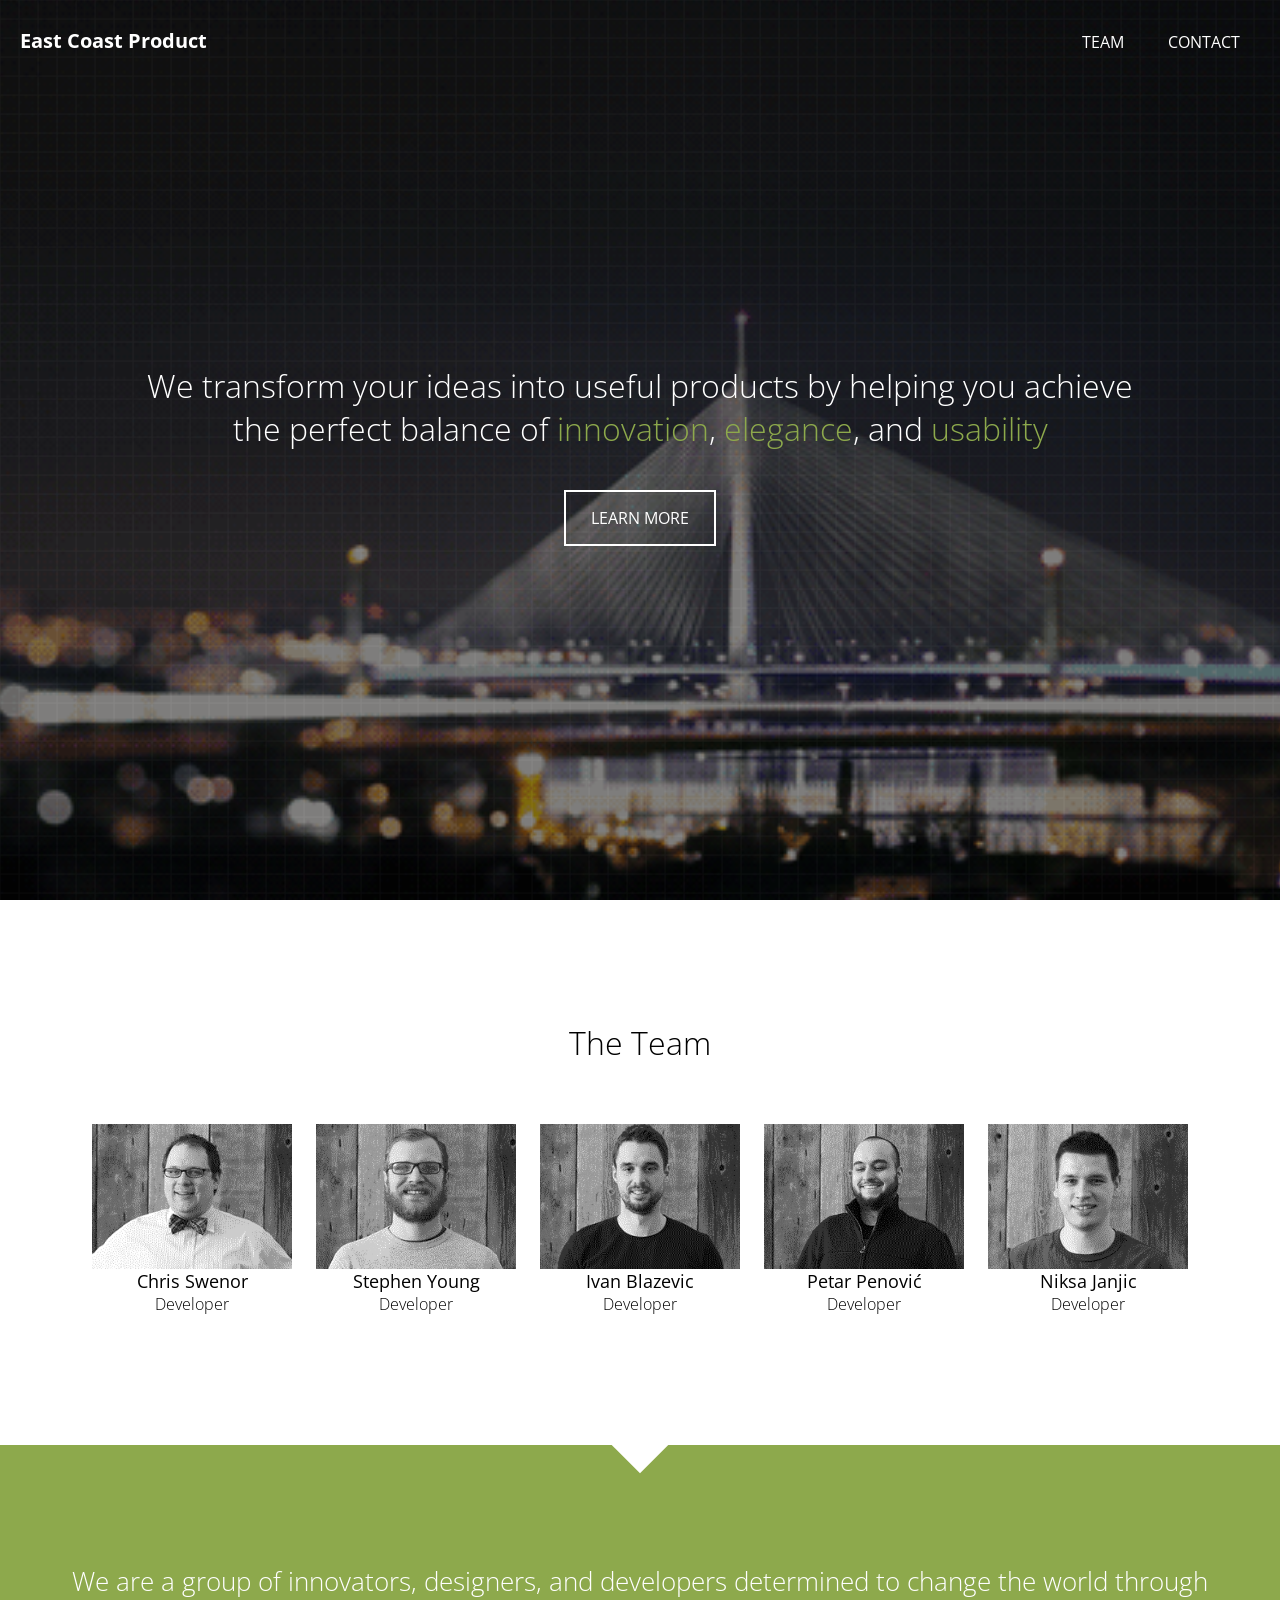
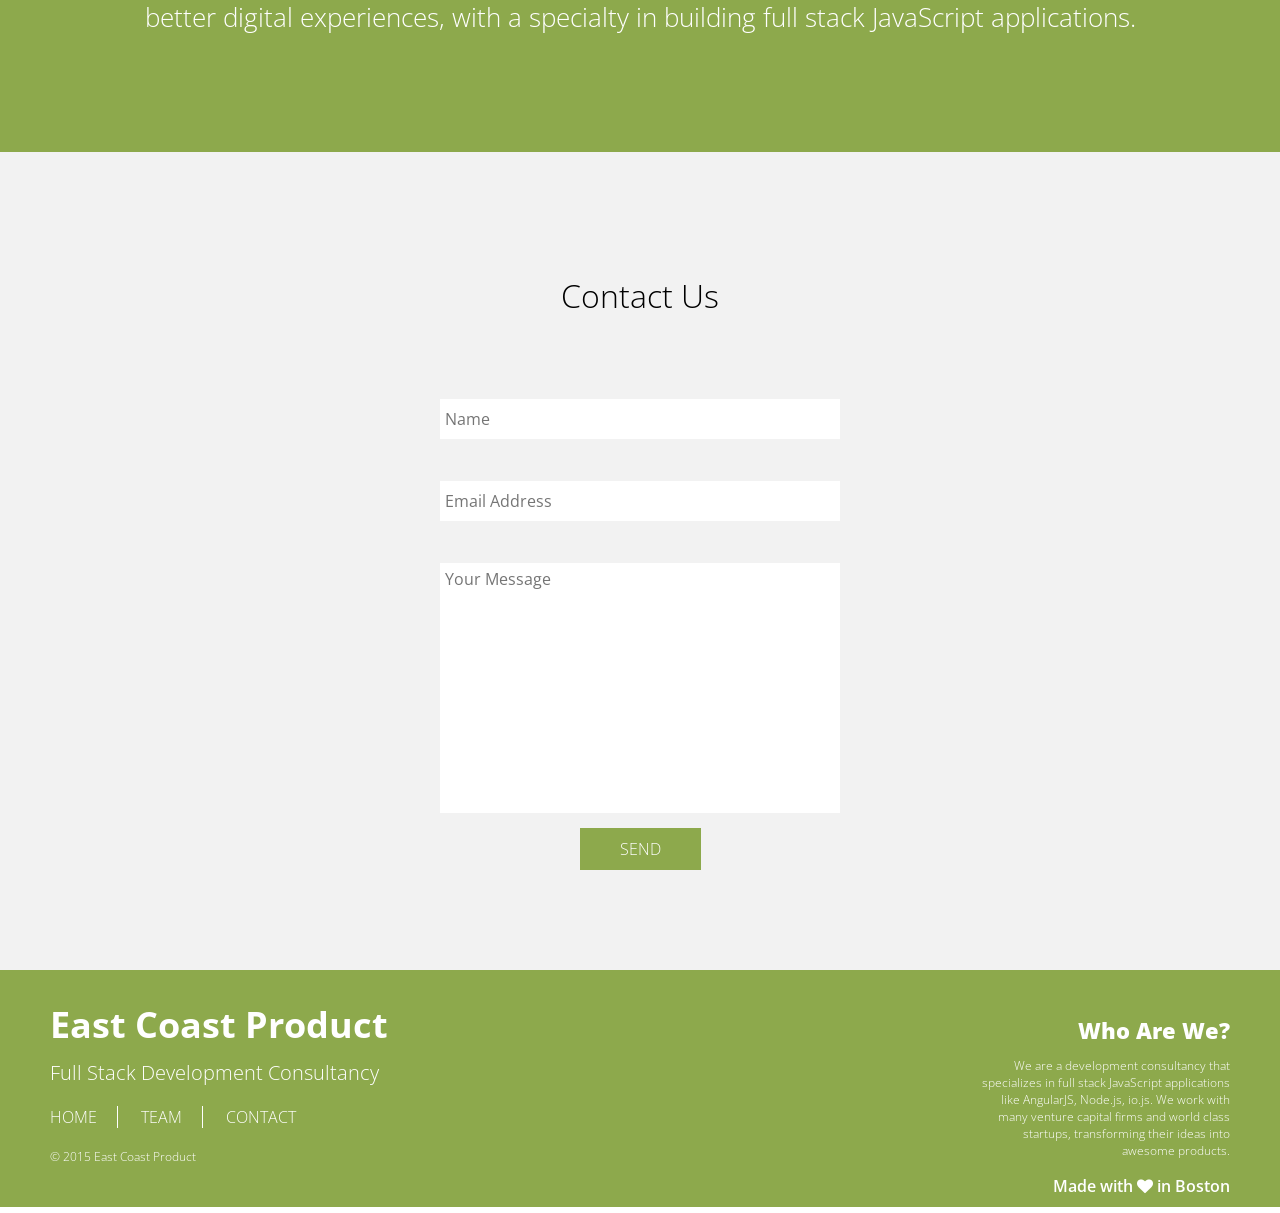
==== src/index.html @ da2d3563 "init" ====
<!DOCTYPE html>
<html lang="en">

<head>
<meta charset="utf-8">
<!--[if IE]><meta http-equiv='X-UA-Compatible' content='IE=edge,chrome=1'><![endif]-->
<meta name="viewport" content="width=device-width, initial-scale=1">
<meta name="description" content="">
<meta name="author" content="">
<link rel="shortcut icon" href="favicon.ico">

<title>East Coast Product</title>

<!-- Custom CSS -->
<link href="styles/main.css" rel="stylesheet">
<link href="styles/vendor/normalize.css" rel="stylesheet">
<link href="styles/vendor/animate.css" rel="stylesheet">
<link href='http://fonts.googleapis.com/css?family=Lato:300,400,700' rel='stylesheet' type='text/css'>
<link href='http://fonts.googleapis.com/css?family=Open+Sans+Condensed:300' rel='stylesheet' type='text/css'>
<link href="http://maxcdn.bootstrapcdn.com/font-awesome/4.2.0/css/font-awesome.min.css" rel="stylesheet">
</head>

<body id="home">
<div id="preload-wrapper">
  <i class="fa fa-spin fa-spinner"></i>
</div>
<nav class="animated fadeInDownBig clear-nav">
  <h1><a href="#home">East Coast Product</a></h1>
  <ul>
    <li><a href="#team">team</a></li>
    <li><a href="#contact">contact</a></li>
  </ul>
</nav>
<div class="cinemagraph"></div>
<header class="parallax">
  <div class="gradient-overlay"></div>
  <div class="header-content">
    <h1 class="wow lightSpeedIn">We transform your ideas into useful products by helping you achieve</br>
      the perfect balance of <span>innovation</span>, <span>elegance</span>, and <span>usability</span></h1>
    <a href="#team"><button class="animated flipInY">learn more</button></a>
  </div>
</header>
<section class="team-section" id="team">
  <h1 class="wow pulse">The Team</h1>
  <ul class="team-list">
    <li>
      <div class="team-member team01 wow flipInY">
        <div class="social-wrapper">
          <a href="https://www.linkedin.com/in/chrisswenor/en" target="_blank">
            <i class="fa fa-linkedin"></i>
          </a>
          <a href="http://www.twitter.com/chrisswenor" target="_blank">
            <i class="fa fa-twitter"></i>
          </a>
          <a href="https://github.com/cswenor" target="_blank">
            <i class="fa fa-github"></i>
          </a>
        </div>
      </div>
      <h2>Chris Swenor</h2>
      <p>Developer</p>
    </li>
    <li>
      <div class="team-member team02 wow flipInY">
        <div class="social-wrapper">
          <a href="https://www.linkedin.com/pub/stephen-young/39/b69/aa3" target="_blank">
            <i class="fa fa-linkedin"></i>
          </a>
          <a href="http://www.twitter.com/theWickedWebDev" target="_blank">
            <i class="fa fa-twitter"></i>
          </a>
          <a href="https://github.com/theWickedWebDev" target="_blank">
            <i class="fa fa-github"></i>
          </a>
        </div>
      </div>
      <h2>Stephen Young</h2>
      <p>Developer</p>
    </li>
    <li>
      <div class="team-member team03 wow flipInY">
        <div class="social-wrapper">
          <a href="https://www.linkedin.com/profile/view?id=217867314" target="_blank">
            <i class="fa fa-linkedin"></i>
          </a>
          <a href="https://twitter.com/iBlaze17" target="_blank">
            <i class="fa fa-twitter"></i>
          </a>
          <a href="https://github.com/iblazevic" target="_blank">
            <i class="fa fa-github"></i>
          </a>
        </div>
      </div>
      <h2>Ivan Blazevic</h2>
      <p>Developer</p>
    </li>
    <li>
      <div class="team-member team04 wow flipInY">
        <div class="social-wrapper">
          <a href="https://www.linkedin.com/in/penovicp" target="_blank">
            <i class="fa fa-linkedin"></i>
          </a>
          <a href="https://github.com/penovicp" target="_blank">
            <i class="fa fa-github"></i>
          </a>
        </div>
      </div>
      <h2>Petar Penović</h2>
      <p>Developer</p>
    </li>
    <li>
      <div class="team-member team05 wow flipInY">
        <div class="social-wrapper">
          <a href="https://www.linkedin.com/profile/view?id=370117213" target="_blank">
            <i class="fa fa-linkedin"></i>
          </a>
          <a href="https://twitter.com/NiksaJanjic" target="_blank">
            <i class="fa fa-twitter"></i>
          </a>
          <a href="https://github.com/niksajanjic" target="_blank">
            <i class="fa fa-github"></i>
          </a>
        </div>
      </div>
      <h2>Niksa Janjic</h2>
      <p>Developer</p>
    </li>
  </ul>
</section>
<section class="simple-copy-section">
  <h1 class="wow lightSpeedIn">We are a group of innovators, designers, and developers determined to change the world through better digital experiences, with a specialty in building full stack JavaScript applications.</h1>
</section>
<section class="contact-section" id="contact">

  <h1 class="wow pulse">Contact Us</h1>
  <script type="text/javascript">var submitted=false;</script>
<iframe name="hidden_iframe" id="hidden_iframe"
style="display:none;" onload="if(submitted)
{window.location='http://eastcoastproduct.com/';}"></iframe>
<form action="https://docs.google.com/forms/d/13U3ykZfGrvHUQ6MtUWzWlNCtlO_QFDu8TcrDd07N_p0/formResponse?embedded=true" method="post"
target="hidden_iframe" onsubmit="submitted=true;" name="contactForm">
    <label class="hide-label">Name</label>
    <input class="input" type="text" name="entry.1175564774"
           value="" class="ss-q-short" id="entry.1175564774"
           dir="auto" aria-label="Name Name " aria-required="true"
           required="" title="" placeholder="Name">
    <label class="hide-label">Email</label>
    <input class="input" type="email" name="entry.2115885725"
          value="" class="ss-q-short" id="entry.2115885725" dir="auto"
          aria-label="Email Address Email Address Must be a valid email address" aria-required="true" required="" title="Must be a valid email address" placeholder="Email Address">
    <label class="hide-label">Your Message</label>
    <textarea class="input" name="entry.1131754212"
              rows="8" cols="0" class="ss-q-long" id="entry.1131754212"
              dir="auto" aria-label="Your Message Your Message " aria-required="true" required="" placeholder="Your Message"></textarea>
    <input type="hidden" name="draftResponse"
           value="[,,&quot;1811163393097562536&quot;]">
    <input type="hidden" name="pageHistory" value="0">
    <input type="hidden" name="fbzx" value="1811163393097562536">
    <button class="wow flipInY" type="submit" name="submit" value="Submit" id="ss-submit" class="jfk-button jfk-button-action ">SEND</button>
    <script type="text/javascript">
    var submitted=false;
    </script>

  </form>
</section>
<footer>
  <div>
    <h2>Who Are We?</h2>
    <p>We are a development consultancy that specializes in full stack JavaScript applications like AngularJS, Node.js, io.js. We work with many venture capital firms and world class startups, transforming their ideas into awesome products.</p>
    <p>Made with <i class="fa fa-heart"></i> in Boston</p>
  </div>
  <h1>East Coast Product</h1>
  <h2>Full Stack Development Consultancy</h2>
  <ul>
    <li><a href="#home">home</a></li>
    <li><a href="#team">team</a></li>
    <li><a href="#contact">contact</a></li>
  </ul>
  <p>&copy; 2015 East Coast Product</p>
</footer>

<!-- build:js -->
<script src="js/jquery.min.js"></script>
<script src="js/wow.min.js"></script>
<script src="js/init.js"></script>
<script src="js/scripts.js"></script>
<!-- endbuild -->

</body>

</html>
---- src/styles/main.css ----
body,
html {
  margin: 0;
  padding: 0;
  min-width: 100%;
  min-height: 100%; }

body {
  height: 100%; }

* {
  box-sizing: border-box;
  font-family: "Open Sans Condensed", sans-serif; }

#preload-wrapper {
  background-color: #fff;
  position: absolute;
  top: 0;
  left: 0;
  right: 0;
  bottom: 0;
  z-index: 9999; }
  #preload-wrapper .fa-spinner {
    position: absolute;
    top: 50%;
    left: 50%;
    font-size: 40px;
    margin-left: -40px;
    margin-top: -40px; }

nav {
  transition: background-color .4s ease;
  transition: height .4s ease;
  padding: 13px 0;
  position: fixed;
  z-index: 9000;
  background-color: rgba(255, 255, 255, 0.84);
  width: 100%;
  height: 60px;
  top: 0; }
  nav h1 {
    display: inline-block;
    float: left;
    font-size: 20px;
    margin: 4px 0 0 20px; }
    nav h1 a {
      font-family: "Open Sans Condensed", sans-serif; }
  nav ul {
    float: right;
    list-style: none;
    margin: 8px 20px 0 0; }
  nav a {
    text-decoration: none;
    color: #000;
    padding-bottom: 17px; }
  nav li {
    cursor: pointer;
    display: inline-block;
    margin: 0 20px;
    text-transform: uppercase;
    padding-bottom: 30px; }
    nav li a:hover {
      color: #8DA94C;
      transition: border-bottom .2s ease;
      border-bottom: solid #8DA94C 5px; }
  nav .active {
    color: #8DA94C;
    transition: border-bottom .2s ease;
    border-bottom: solid #8DA94C 5px; }
  @media screen and (max-width: 500px) {
    nav {
      text-align: center;
      height: 90px; }
      nav h1 {
        display: block;
        float: none;
        margin: 0; }
      nav ul {
        float: none;
        margin: 11px auto;
        max-width: 100%;
        padding: 0; } }

nav:hover {
  transition: background-color .4s ease;
  background-color: #fff; }

.clear-nav {
  transition: background-color .4s ease;
  transition: height .4s ease;
  background-color: transparent;
  box-shadow: none;
  padding: 23px 0;
  height: 60px; }
  .clear-nav h1,
  .clear-nav a {
    color: #fff; }
  .clear-nav li a:hover {
    color: #8DA94C;
    border: 0; }
  @media screen and (max-width: 500px) {
    .clear-nav h1 {
      color: #B3aDad; } }

.clear-nav:hover {
  transition: background-color .4s ease;
  background-color: transparent; }

.cinemagraph {
  background-image: url("../assets/header2.gif");
  background-size: cover;
  background-repeat: no-repeat;
  background-position: 50%;
  position: fixed;
  width: 100%;
  height: 450px; }

header {
  padding: 50px;
  width: 100%;
  background-size: cover;
  background-repeat: no-repeat;
  background-position: 50%;
  position: relative;
  height: 450px; }
  header h1,
  header h2 {
    color: #fff;
    padding: 10px; }
  header h1 {
    margin: 0 0 10px;
    font-weight: 200; }
    header h1 span {
      color: #8DA94C; }
  header h2 {
    font-weight: 400;
    font-size: 20px;
    margin: 0; }
  header button {
    transition: background-color .3s ease;
    transition: color .3s ease;
    text-transform: uppercase;
    padding: 15px 25px;
    border: solid 2px #fff;
    background-color: transparent;
    color: #fff;
    min-width: 140px;
    margin: 20px 10px 0;
    outline: none; }
  header button:hover {
    transition: background-color .3s ease;
    transition: color .3s ease;
    background-color: #8DA94C;
    border-color: #8DA94C;
    color: #fff; }
    header button:hover .fa {
      color: #445E09; }
  header .header-content {
    text-align: center;
    position: relative; }
    @media screen and (max-width: 500px) {
      header .header-content h1 {
        font-size: 22px;
        margin-top: 40px; } }

.gradient-overlay {
  position: absolute;
  width: 100%;
  height: 100%;
  background-color: #000;
  top: 0;
  left: 0;
  background: url("../assets/square-tile.png");
  background-color: rgba(0, 0, 0, 0.16);
  background-size: 19px; }

.gradient-lr {
  height: 100%;
  width: 100%;
  position: absolute;
  top: 0;
  left: 0;
  /* IE9 SVG, needs conditional override of 'filter' to 'none' */
  background: url([data-uri]);
  background: -moz-linear-gradient(left, rgba(0, 0, 0, 0.51) 0%, rgba(0, 0, 0, 0.01) 77%, transparent 78%);
  /* FF3.6+ */
  background: -webkit-gradient(linear, left top, right top, color-stop(0%, rgba(0, 0, 0, 0.51)), color-stop(77%, rgba(0, 0, 0, 0.01)), color-stop(78%, transparent));
  /* Chrome,Safari4+ */
  background: -webkit-linear-gradient(left, rgba(0, 0, 0, 0.51) 0%, rgba(0, 0, 0, 0.01) 77%, transparent 78%);
  /* Chrome10+,Safari5.1+ */
  background: -o-linear-gradient(left, rgba(0, 0, 0, 0.51) 0%, rgba(0, 0, 0, 0.01) 77%, transparent 78%);
  /* Opera 11.10+ */
  background: -ms-linear-gradient(left, rgba(0, 0, 0, 0.51) 0%, rgba(0, 0, 0, 0.01) 77%, transparent 78%);
  /* IE10+ */
  background: linear-gradient(to right, rgba(0, 0, 0, 0.51) 0%, rgba(0, 0, 0, 0.01) 77%, transparent 78%);
  /* W3C */
  filter: progid:DXImageTransform.Microsoft.gradient( startColorstr='#82000000', endColorstr='#00000000',GradientType=1 );
  /* IE6-8 */ }

footer {
  width: 100%;
  background-color: #8DA94C;
  color: #fff;
  font-size: 12px;
  padding: 30px 50px;
  font-weight: 200;
  position: relative; }
  @media screen and (max-width: 600px) {
    footer {
      text-align: center; } }
  footer a {
    color: #fff;
    text-decoration: none;
    font-size: 16px; }
  footer h1 {
    font-size: 36px;
    margin-top: 0;
    margin-bottom: 10px; }
  footer h2 {
    font-size: 20px;
    font-weight: 200;
    margin: 0; }
  footer ul {
    margin: 20px 0;
    padding: 0;
    list-style: none; }
  footer li {
    border-right: solid 1px #fff;
    text-transform: uppercase;
    display: inline-block;
    padding: 0 20px; }
  footer li:first-child {
    padding-left: 0; }
  footer li:last-child {
    border: 0;
    padding-right: 0; }
  footer div {
    float: right;
    text-align: right;
    width: 250px;
    max-width: 100%;
    margin-top: 15px; }
    @media screen and (max-width: 600px) {
      footer div {
        float: none;
        text-align: center;
        margin: 0 auto; } }
    footer div h2 {
      font-size: 22px;
      font-weight: 800; }
    footer div p:first-child {
      font-size: 16px;
      font-size: 16px; }
    footer div p:last-child {
      font-weight: 600;
      font-size: 16px; }
    footer div i {
      font-size: 12px; }

.team-section {
  background-color: #fff;
  text-align: center;
  position: relative;
  padding: 100px 20px; }
  .team-section h1 {
    font-weight: 200;
    margin-bottom: 50px; }

.team-list {
  list-style: none;
  margin: 0 auto;
  padding: 0;
  max-width: 100%; }
  .team-list li {
    display: inline-block;
    margin: 10px 10px 30px; }
  .team-list .team-member {
    transition: filter 0.5s ease;
    transition: background-size 0.2s ease;
    cursor: pointer;
    position: relative;
    height: 145px;
    width: 200px;
    background-position: 50%;
    background-size: 105%;
    overflow: hidden;
    filter: grayscale(100%);
    -webkit-filter: grayscale(100%);
    filter: grayscale(100%); }
  .team-list .social-wrapper {
    transition: bottom .5s ease;
    position: absolute;
    bottom: -50px;
    left: 86px;
    width: 188px;
    margin-left: -80px; }
    .team-list .social-wrapper i {
      font-size: 22px;
      margin: 0 3px;
      color: #fff;
      background-color: #8DA94C;
      padding: 9px; }
    .team-list .social-wrapper .fa-envelope:hover {
      background-color: #445E09; }
    .team-list .social-wrapper .fa-github:hover {
      background-color: #323232; }
    .team-list .social-wrapper .fa-linkedin:hover {
      background-color: #3b5998; }
    .team-list .social-wrapper .fa-twitter:hover {
      background-color: #5ea9dd; }
  .team-list .team-member:hover {
    transition: background-size 0.2s ease;
    transition: filter 0.5s ease;
    background-size: 112%;
    filter: grayscale(1%);
    -webkit-filter: grayscale(1%);
    filter: grayscale(1%); }
    .team-list .team-member:hover .social-wrapper {
      transition: bottom .5s ease;
      bottom: 10px; }
  .team-list h2 {
    margin: 0;
    font-size: 18px;
    font-weight: 400; }
  .team-list p {
    margin: 0;
    font-size: 16px;
    font-weight: 200; }
  .team-list .team01 {
    background-image: url("../assets/team/chris.jpg"); }
  .team-list .team02 {
    background-image: url("../assets/team/steve.jpg"); }
  .team-list .team03 {
    background-image: url("../assets/team/ivan.jpg"); }
  .team-list .team04 {
    background-image: url("../assets/team/petar.jpg"); }
  .team-list .team05 {
    background-image: url("../assets/team/niksa.jpg"); }

.contact-section {
  background-color: #F2F2F2;
  text-align: center;
  position: relative;
  padding: 100px 20px; }
  .contact-section h1 {
    font-weight: 200;
    margin-bottom: 50px; }
  .contact-section form[name=contactForm] {
    margin: 0 auto;
    max-width: 100%;
    width: 400px; }
  .contact-section label {
    color: #bebebe;
    text-align: left;
    display: block;
    margin-bottom: 5px;
    position: relative; }
  .contact-section .hide-label {
    transition: top .3s ease;
    top: 40px;
    z-index: -1; }
  .contact-section .show-label {
    transition: top .3s ease;
    z-index: 1;
    top: 0; }
  .contact-section input,
  .contact-section textarea {
    border: 0;
    margin: 5px 0 10px;
    outline: none;
    padding: 5px;
    width: 100%; }
  .contact-section input:focus,
  .contact-section textarea:focus {
    border-color: rgba(0, 0, 0, 0.3); }
  .contact-section input {
    height: 40px; }
  .contact-section textarea {
    height: 250px;
    resize: none; }
  .contact-section button {
    padding: 10px 40px;
    background-color: #8DA94C;
    color: #fff;
    border: 0;
    font-weight: 200; }

.simple-copy-section {
  background-color: #8DA94C;
  color: #fff;
  text-align: center;
  padding: 100px 50px;
  position: relative; }
  .simple-copy-section h1 {
    font-weight: 200;
    font-size: 26px; }

.simple-copy-section:before {
  content: '';
  position: absolute;
  width: 40px;
  height: 40px;
  margin-left: -20px;
  margin-top: -20px;
  -ms-transform: rotate(45deg);
  /* IE 9 */
  -webkit-transform: rotate(45deg);
  /* Chrome, Safari, Opera */
  transform: rotate(45deg); }

.simple-copy-section:before {
  background-color: #fff;
  top: 0; }

/*# sourceMappingURL=main.css.map */
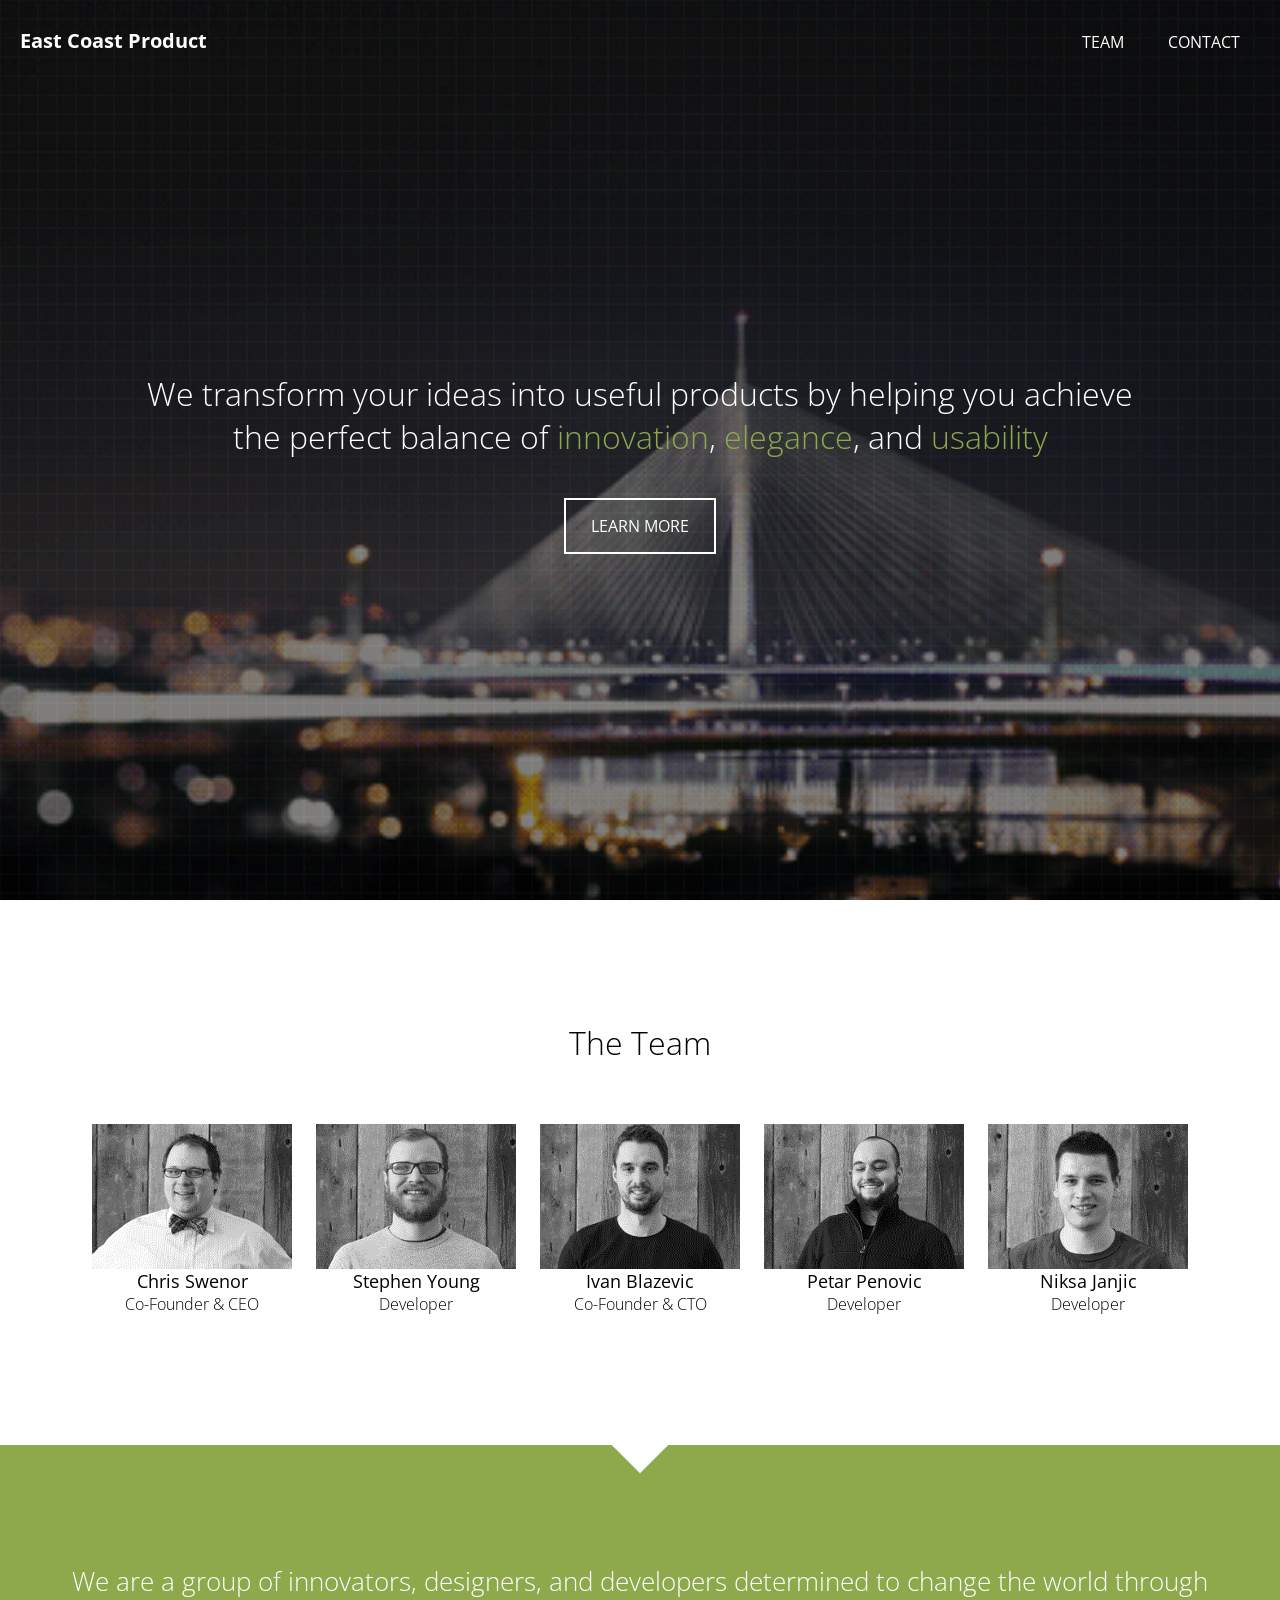
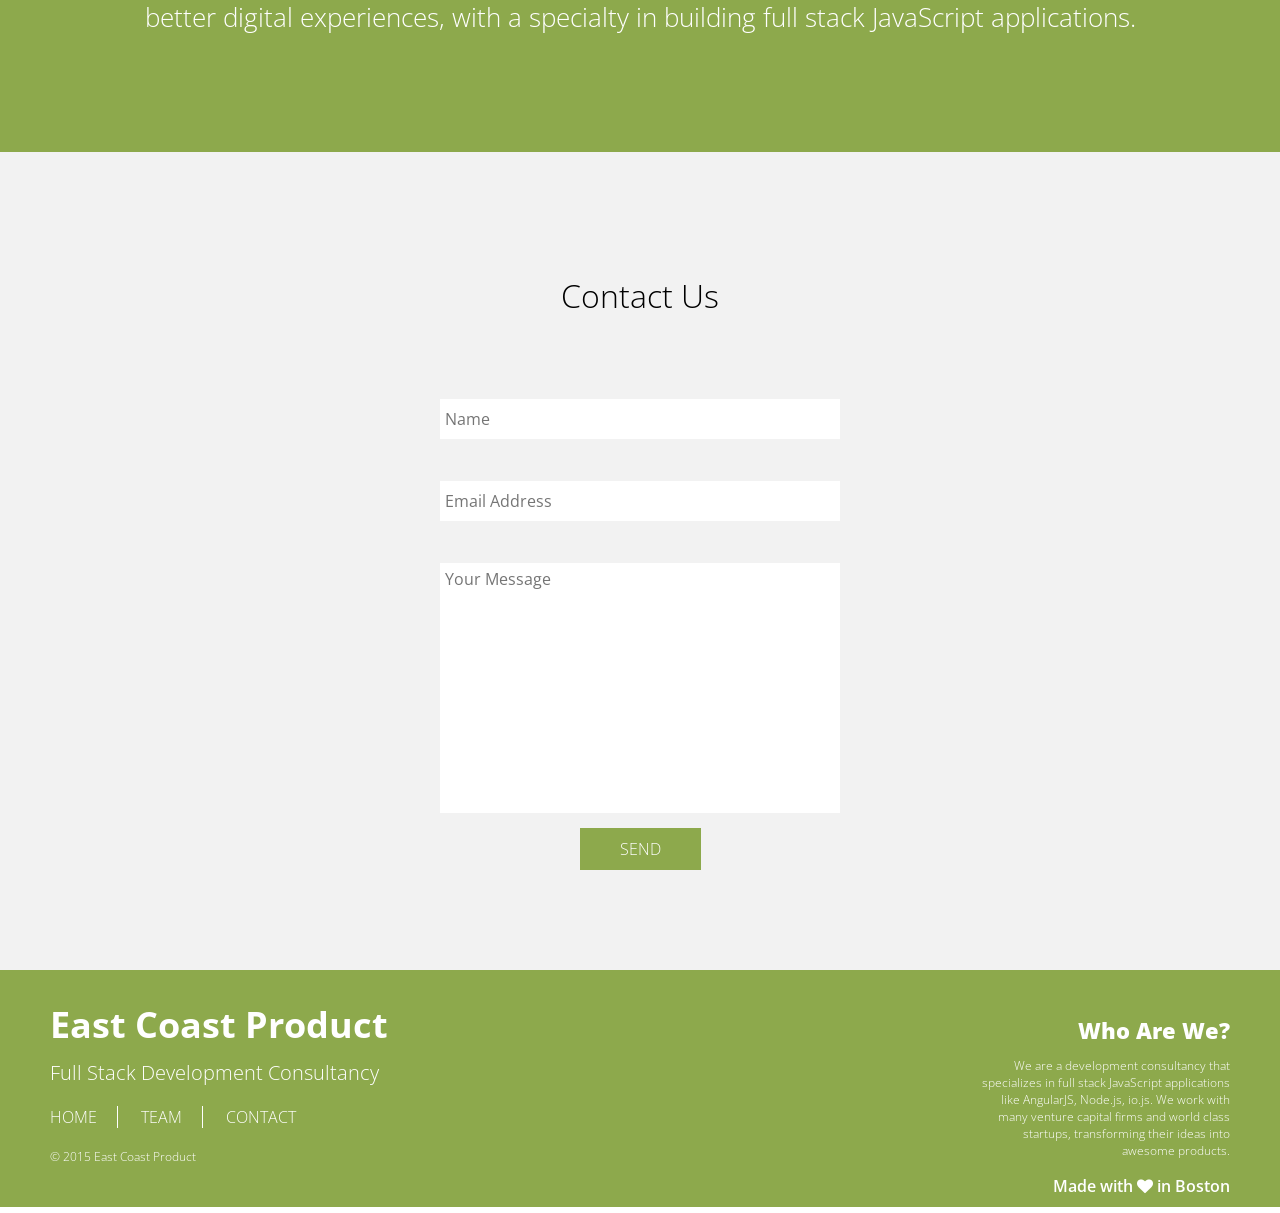
==== commit 8d0ee0a7: "Safari" ====
--- a/src/index.html
+++ b/src/index.html
@@ -58,7 +58,7 @@
         </div>
       </div>
       <h2>Chris Swenor</h2>
-      <p>Developer</p>
+      <p>Co-Founder &amp; CEO</p>
     </li>
     <li>
       <div class="team-member team02 wow flipInY">
@@ -92,7 +92,7 @@
         </div>
       </div>
       <h2>Ivan Blazevic</h2>
-      <p>Developer</p>
+      <p>Co-Founder &amp; CTO</p>
     </li>
     <li>
       <div class="team-member team04 wow flipInY">
@@ -105,7 +105,7 @@
           </a>
         </div>
       </div>
-      <h2>Petar Penović</h2>
+      <h2>Petar Penovic</h2>
       <p>Developer</p>
     </li>
     <li>
@@ -137,25 +137,25 @@
 <iframe name="hidden_iframe" id="hidden_iframe"
 style="display:none;" onload="if(submitted)
 {window.location='http://eastcoastproduct.com/';}"></iframe>
-<form action="https://docs.google.com/forms/d/13U3ykZfGrvHUQ6MtUWzWlNCtlO_QFDu8TcrDd07N_p0/formResponse?embedded=true" method="post"
+<form action="https://docs.google.com/forms/d/1gj_Arg8t-pcAO-pyF4L1f1EneLoTsvEDnmbuqRcZTYs/formResponse?embedded=true" method="post"
 target="hidden_iframe" onsubmit="submitted=true;" name="contactForm">
     <label class="hide-label">Name</label>
-    <input class="input" type="text" name="entry.1175564774"
-           value="" class="ss-q-short" id="entry.1175564774"
+    <input class="input" type="text" name="entry.129247855"
+           value="" class="ss-q-short" id="entry_129247855"
            dir="auto" aria-label="Name Name " aria-required="true"
            required="" title="" placeholder="Name">
     <label class="hide-label">Email</label>
-    <input class="input" type="email" name="entry.2115885725"
-          value="" class="ss-q-short" id="entry.2115885725" dir="auto"
+    <input class="input" type="email" name="entry.243252563"
+          value="" class="ss-q-short" id="entry_243252563" dir="auto"
           aria-label="Email Address Email Address Must be a valid email address" aria-required="true" required="" title="Must be a valid email address" placeholder="Email Address">
     <label class="hide-label">Your Message</label>
-    <textarea class="input" name="entry.1131754212"
-              rows="8" cols="0" class="ss-q-long" id="entry.1131754212"
+    <textarea class="input" name="entry.1137200006"
+              rows="8" cols="0" class="ss-q-long" id="entry_1137200006"
               dir="auto" aria-label="Your Message Your Message " aria-required="true" required="" placeholder="Your Message"></textarea>
     <input type="hidden" name="draftResponse"
-           value="[,,&quot;1811163393097562536&quot;]">
+           value="[,,&quot;8368720231926109974&quot;]">
     <input type="hidden" name="pageHistory" value="0">
-    <input type="hidden" name="fbzx" value="1811163393097562536">
+    <input type="hidden" name="fbzx" value="8368720231926109974">
     <button class="wow flipInY" type="submit" name="submit" value="Submit" id="ss-submit" class="jfk-button jfk-button-action ">SEND</button>
     <script type="text/javascript">
     var submitted=false;
@@ -185,7 +185,16 @@
 <script src="js/init.js"></script>
 <script src="js/scripts.js"></script>
 <!-- endbuild -->
-
+<script>
+  (function(i,s,o,g,r,a,m){i['GoogleAnalyticsObject']=r;i[r]=i[r]||function(){
+    (i[r].q=i[r].q||[]).push(arguments)},i[r].l=1*new Date();a=s.createElement(o),
+    m=s.getElementsByTagName(o)[0];a.async=1;a.src=g;m.parentNode.insertBefore(a,m)
+  })(window,document,'script','//www.google-analytics.com/analytics.js','ga');
+
+  ga('create', 'UA-60608771-1', 'auto');
+  ga('send', 'pageview');
+
+</script>
 </body>
 
 </html>
--- a/src/styles/main.css
+++ b/src/styles/main.css
@@ -1,5 +1,4 @@
-body,
-html {
+body, html {
   margin: 0;
   padding: 0;
   min-width: 100%;
@@ -10,7 +9,7 @@
 
 * {
   box-sizing: border-box;
-  font-family: "Open Sans Condensed", sans-serif; }
+  font-family: 'Open Sans Condensed', sans-serif; }
 
 #preload-wrapper {
   background-color: #fff;
@@ -28,6 +27,9 @@
     margin-left: -40px;
     margin-top: -40px; }
 
+section {
+  z-index: 1; }
+
 nav {
   transition: background-color .4s ease;
   transition: height .4s ease;
@@ -44,7 +46,7 @@
     font-size: 20px;
     margin: 4px 0 0 20px; }
     nav h1 a {
-      font-family: "Open Sans Condensed", sans-serif; }
+      font-family: 'Open Sans Condensed', sans-serif; }
   nav ul {
     float: right;
     list-style: none;
@@ -92,8 +94,7 @@
   box-shadow: none;
   padding: 23px 0;
   height: 60px; }
-  .clear-nav h1,
-  .clear-nav a {
+  .clear-nav h1, .clear-nav a {
     color: #fff; }
   .clear-nav li a:hover {
     color: #8DA94C;
@@ -107,24 +108,23 @@
   background-color: transparent; }
 
 .cinemagraph {
-  background-image: url("../assets/header2.gif");
+  background-attachment: fixed;
+  background-image: url('../assets/header2.jpg');
   background-size: cover;
   background-repeat: no-repeat;
   background-position: 50%;
   position: fixed;
   width: 100%;
-  height: 450px; }
+  height: 450px;
+  z-index: 0; }
 
 header {
   padding: 50px;
   width: 100%;
-  background-size: cover;
-  background-repeat: no-repeat;
-  background-position: 50%;
   position: relative;
-  height: 450px; }
-  header h1,
-  header h2 {
+  height: 450px;
+  z-index: 1; }
+  header h1, header h2 {
     color: #fff;
     padding: 10px; }
   header h1 {
@@ -327,15 +327,15 @@
     font-size: 16px;
     font-weight: 200; }
   .team-list .team01 {
-    background-image: url("../assets/team/chris.jpg"); }
+    background-image: url('../assets/team/chris.jpg'); }
   .team-list .team02 {
-    background-image: url("../assets/team/steve.jpg"); }
+    background-image: url('../assets/team/steve.jpg'); }
   .team-list .team03 {
-    background-image: url("../assets/team/ivan.jpg"); }
+    background-image: url('../assets/team/ivan.jpg'); }
   .team-list .team04 {
-    background-image: url("../assets/team/petar.jpg"); }
+    background-image: url('../assets/team/petar.jpg'); }
   .team-list .team05 {
-    background-image: url("../assets/team/niksa.jpg"); }
+    background-image: url('../assets/team/niksa.jpg'); }
 
 .contact-section {
   background-color: #F2F2F2;
@@ -363,15 +363,13 @@
     transition: top .3s ease;
     z-index: 1;
     top: 0; }
-  .contact-section input,
-  .contact-section textarea {
+  .contact-section input, .contact-section textarea {
     border: 0;
     margin: 5px 0 10px;
     outline: none;
     padding: 5px;
     width: 100%; }
-  .contact-section input:focus,
-  .contact-section textarea:focus {
+  .contact-section input:focus, .contact-section textarea:focus {
     border-color: rgba(0, 0, 0, 0.3); }
   .contact-section input {
     height: 40px; }
@@ -411,5 +409,3 @@
 .simple-copy-section:before {
   background-color: #fff;
   top: 0; }
-
-/*# sourceMappingURL=main.css.map */
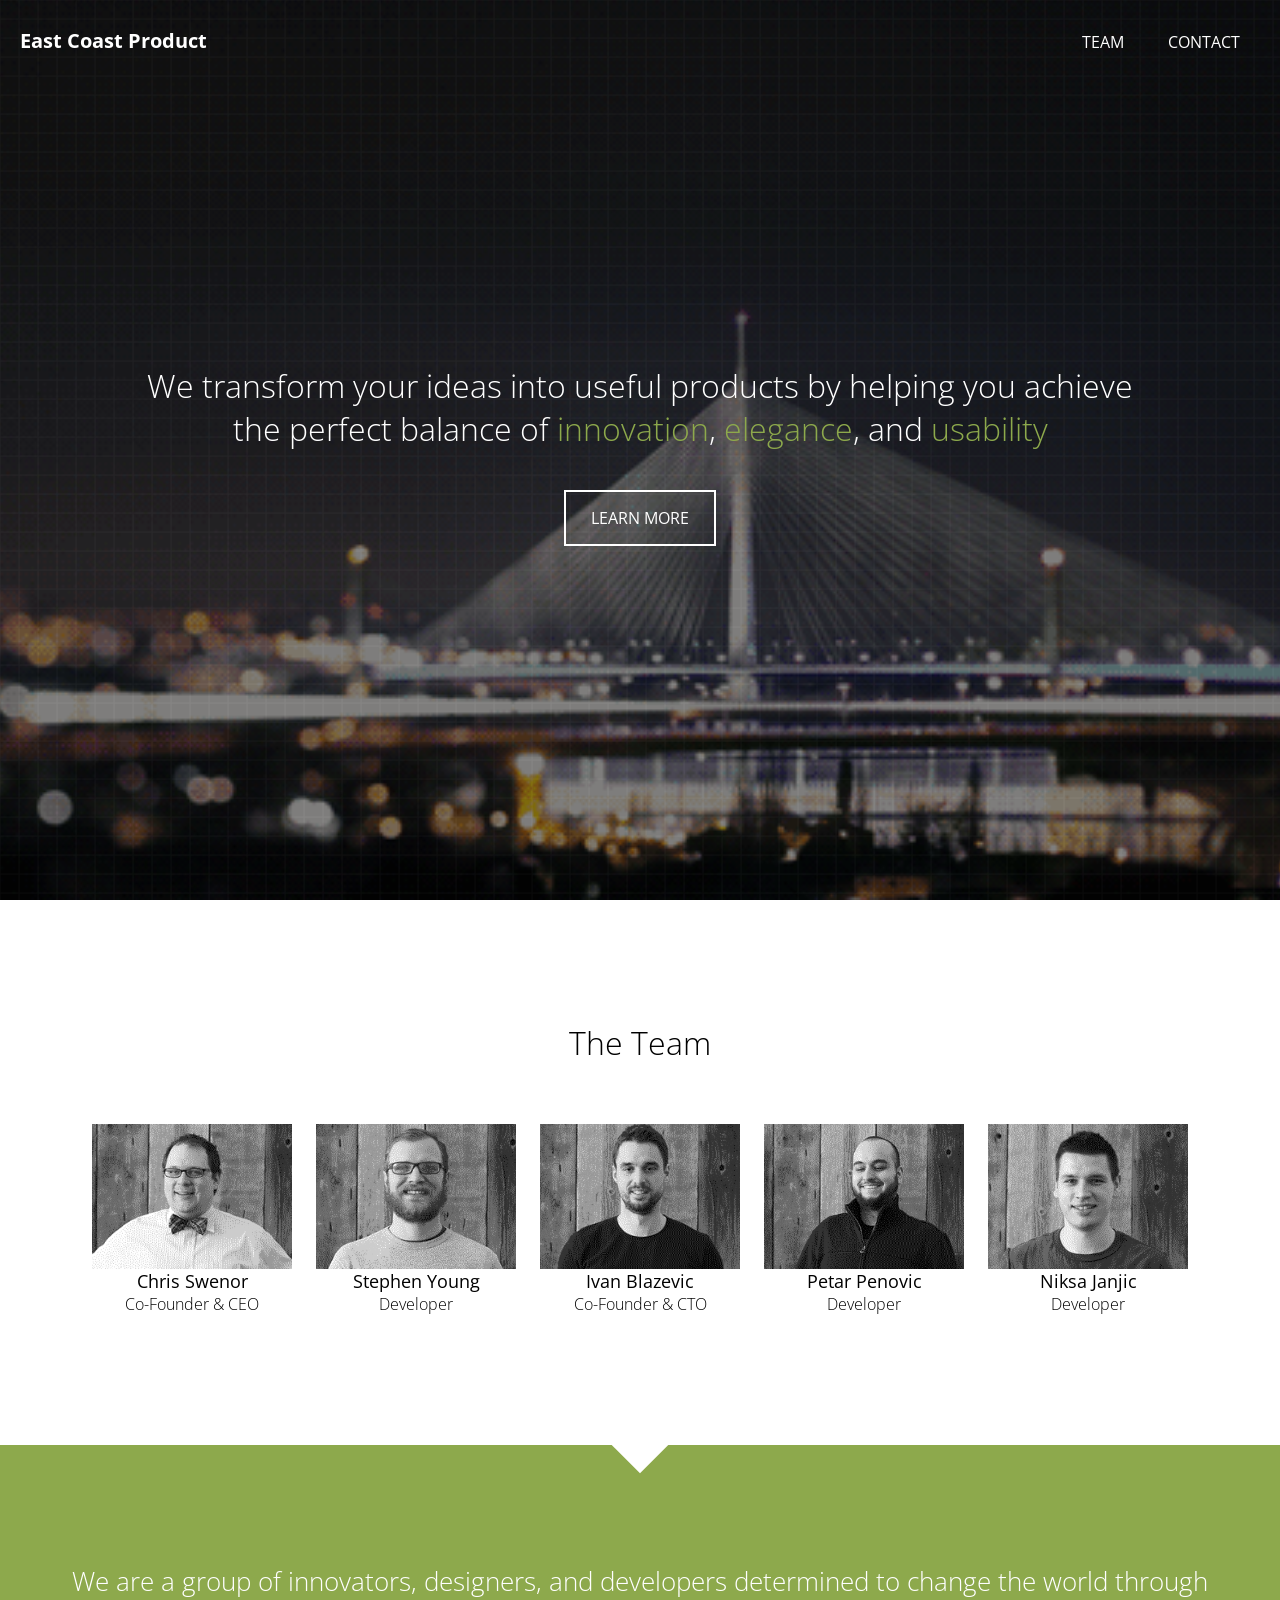
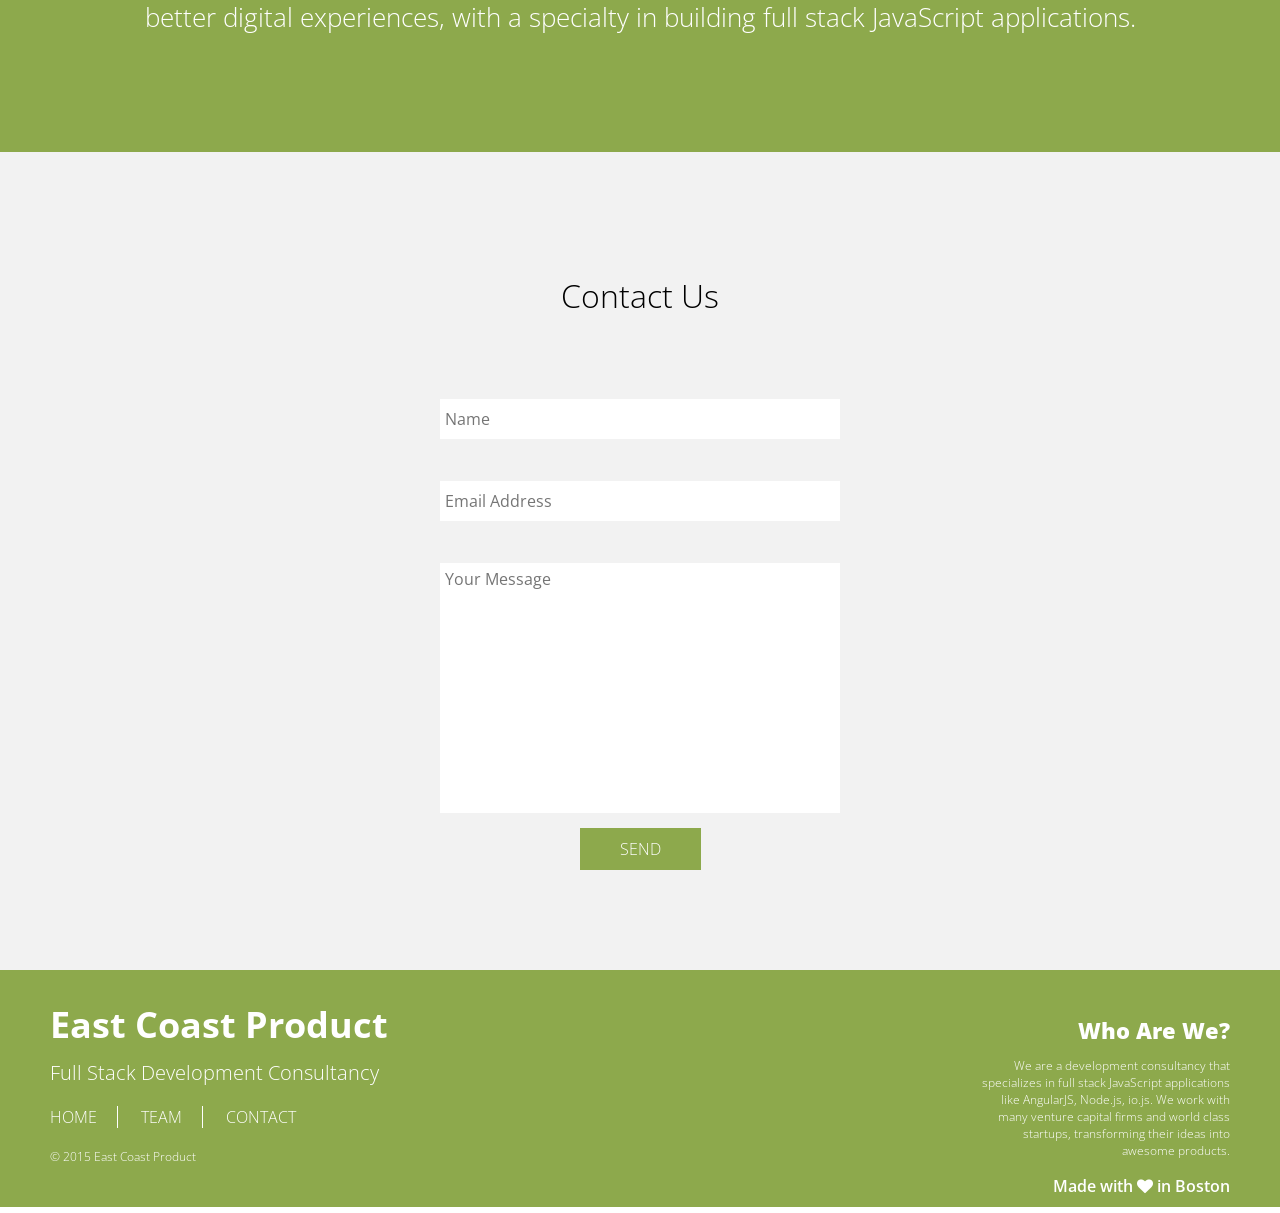
==== commit 104388ab: "parallax test" ====
--- a/src/index.html
+++ b/src/index.html
@@ -31,7 +31,7 @@
     <li><a href="#contact">contact</a></li>
   </ul>
 </nav>
-<div class="cinemagraph"></div>
+<!-- <div class="cinemagraph"></div> -->
 <header class="parallax">
   <div class="gradient-overlay"></div>
   <div class="header-content">
@@ -179,6 +179,17 @@
   <p>&copy; 2015 East Coast Product</p>
 </footer>
 
+<style>
+  .cinemagraph {
+    top: 0;
+  }
+
+  footer {
+    z-index: 1;
+  }
+</style>
+
+<div class="cinemagraph"></div>
 <!-- build:js -->
 <script src="js/jquery.min.js"></script>
 <script src="js/wow.min.js"></script>
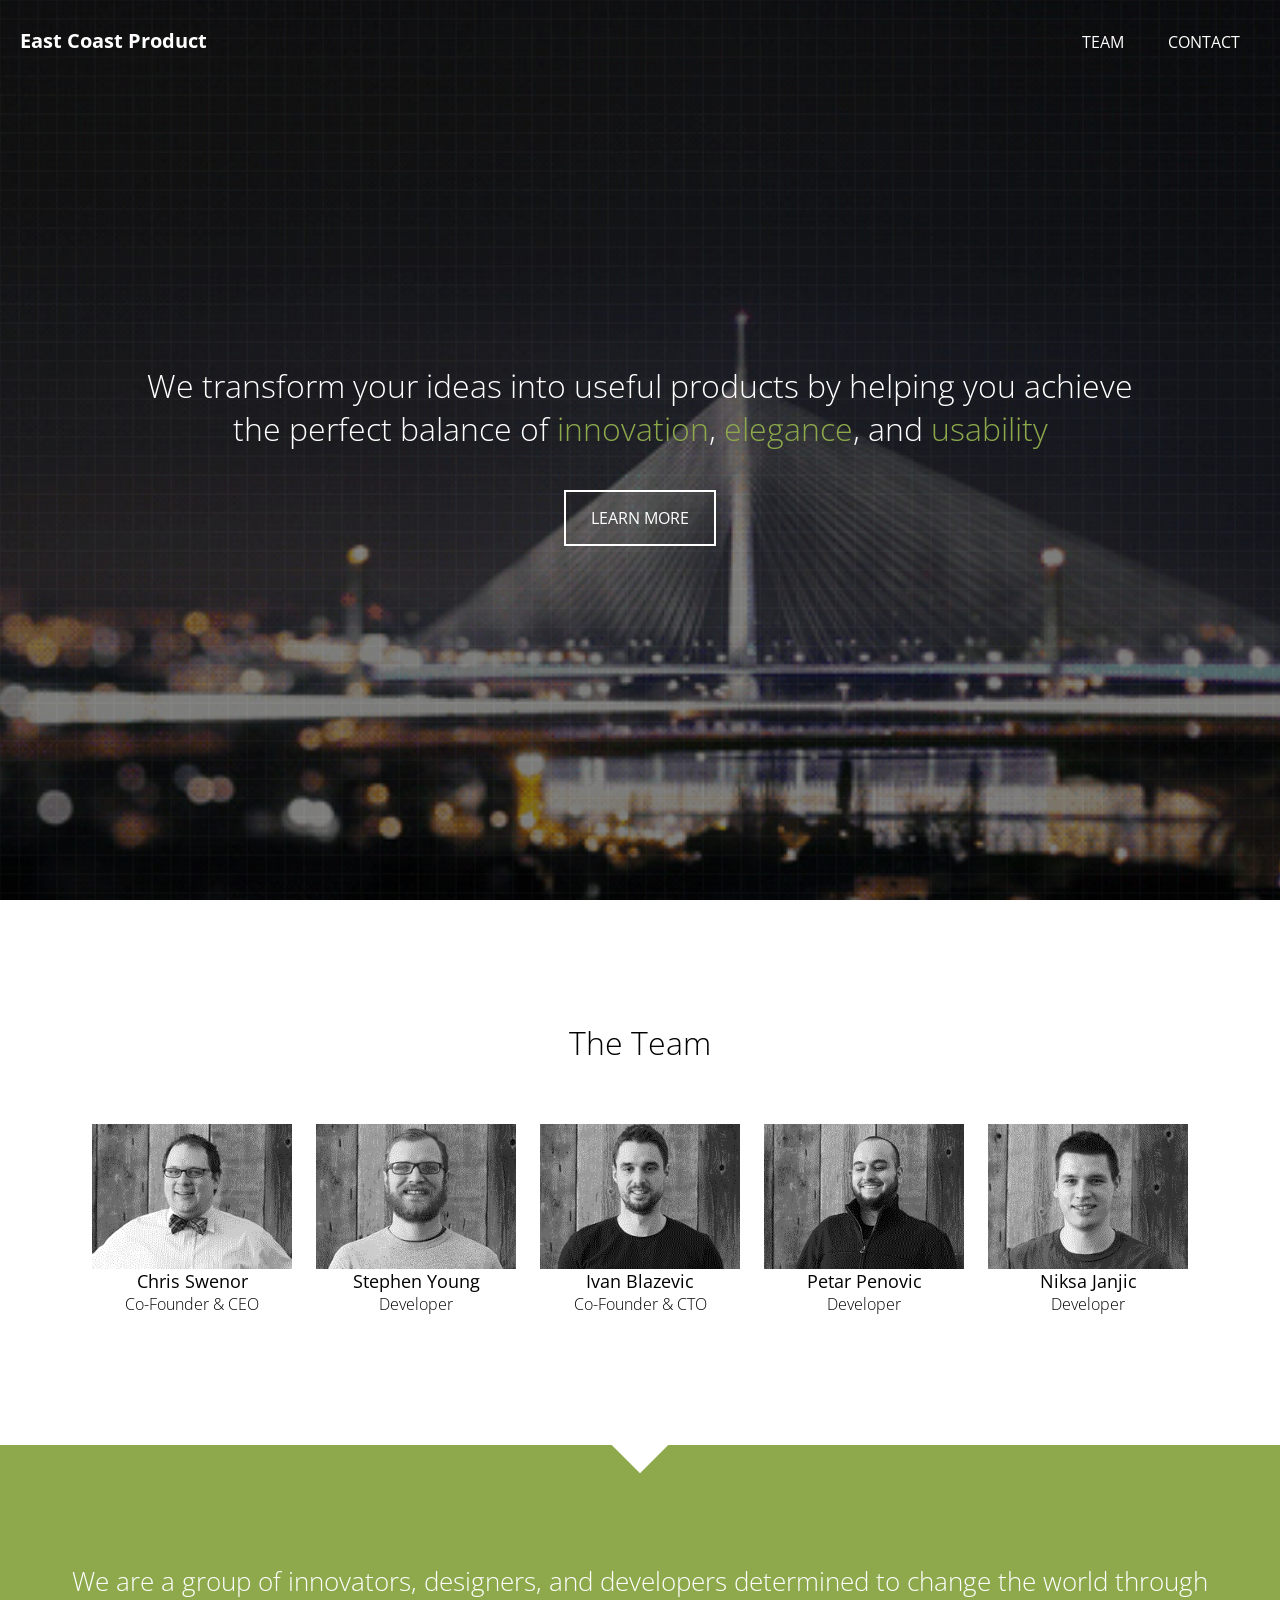
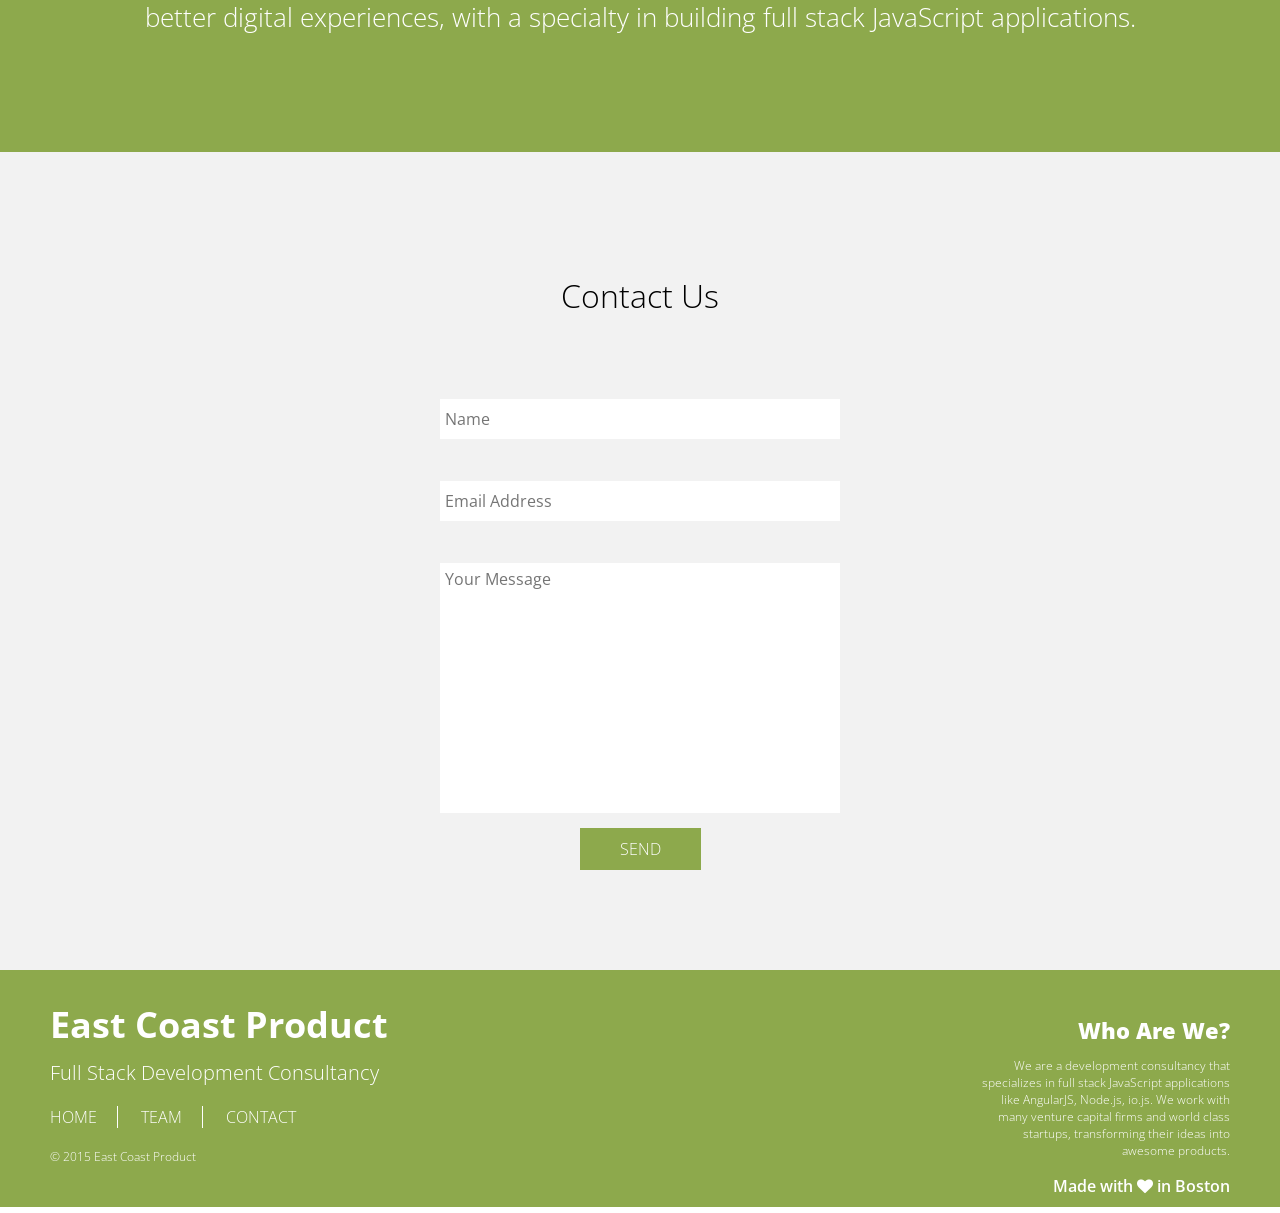
==== commit a20b3ed2: "par2" ====
--- a/src/index.html
+++ b/src/index.html
@@ -21,6 +21,7 @@
 </head>
 
 <body id="home">
+<div id="cinemagraph">
 <div id="preload-wrapper">
   <i class="fa fa-spin fa-spinner"></i>
 </div>
@@ -178,6 +179,7 @@
   </ul>
   <p>&copy; 2015 East Coast Product</p>
 </footer>
+</div>
 
 <style>
   .cinemagraph {
@@ -187,9 +189,18 @@
   footer {
     z-index: 1;
   }
+
+  #cinemagraph {
+    background-attachment: fixed;
+    background-image: url('assets/header2.jpg');
+    background-size: cover;
+    background-repeat: no-repeat;
+    background-position: 50%;
+    /*position: fixed;*/
+  }
 </style>
 
-<div class="cinemagraph"></div>
+<!-- <div class="cinemagraph"></div> -->
 <!-- build:js -->
 <script src="js/jquery.min.js"></script>
 <script src="js/wow.min.js"></script>
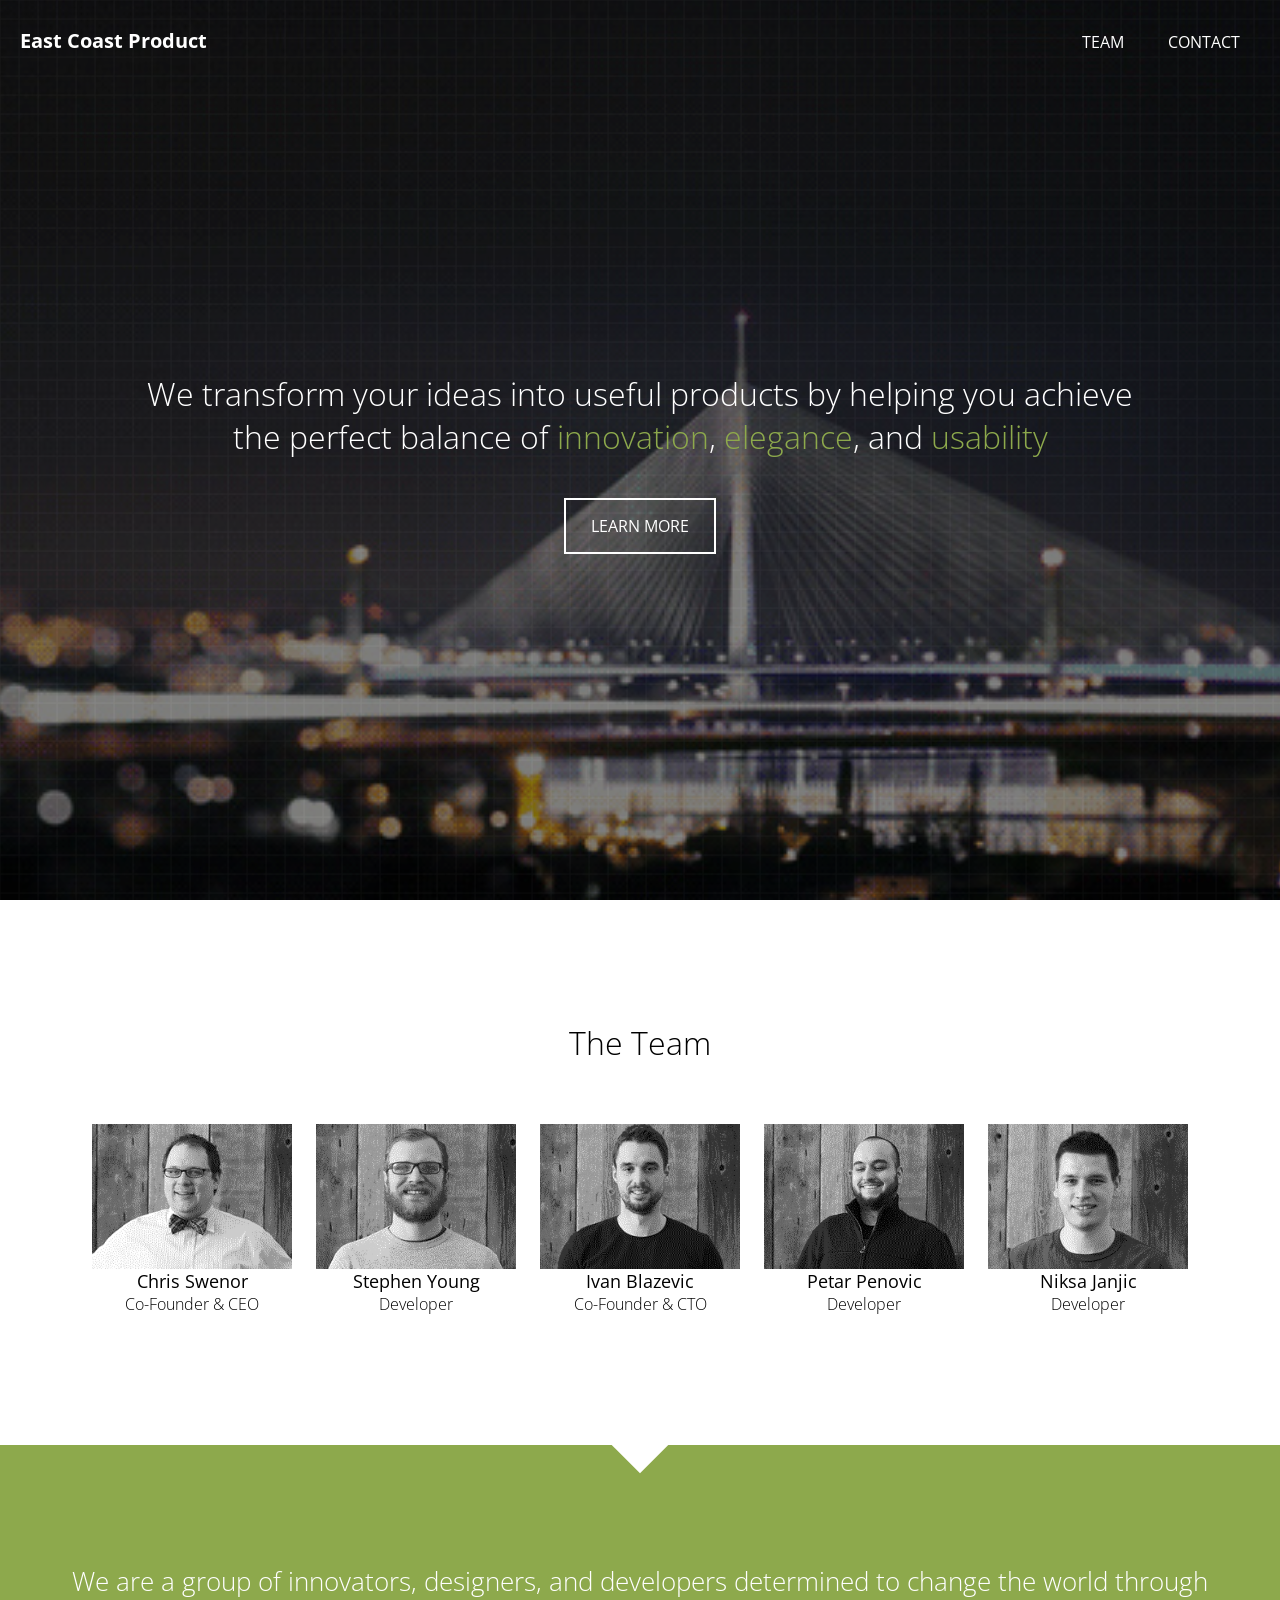
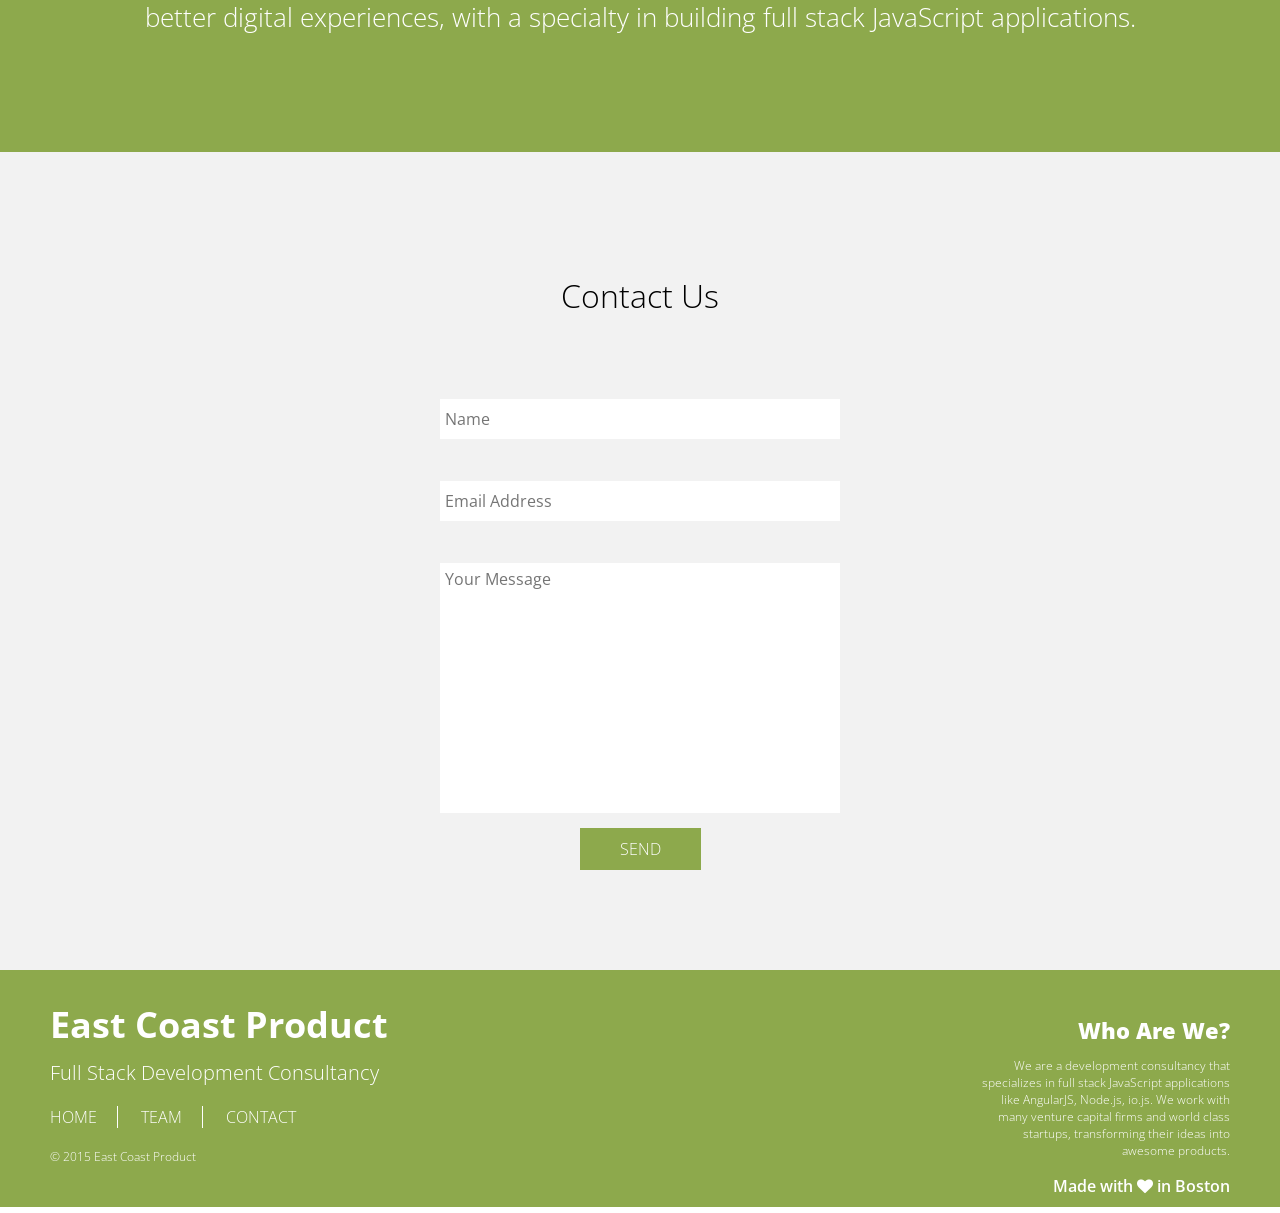
==== commit b660a20d: "pa3" ====
--- a/src/index.html
+++ b/src/index.html
@@ -191,12 +191,13 @@
   }
 
   #cinemagraph {
+    width: 100%;
     background-attachment: fixed;
     background-image: url('assets/header2.jpg');
     background-size: cover;
     background-repeat: no-repeat;
     background-position: 50%;
-    /*position: fixed;*/
+    position: relative;
   }
 </style>
 
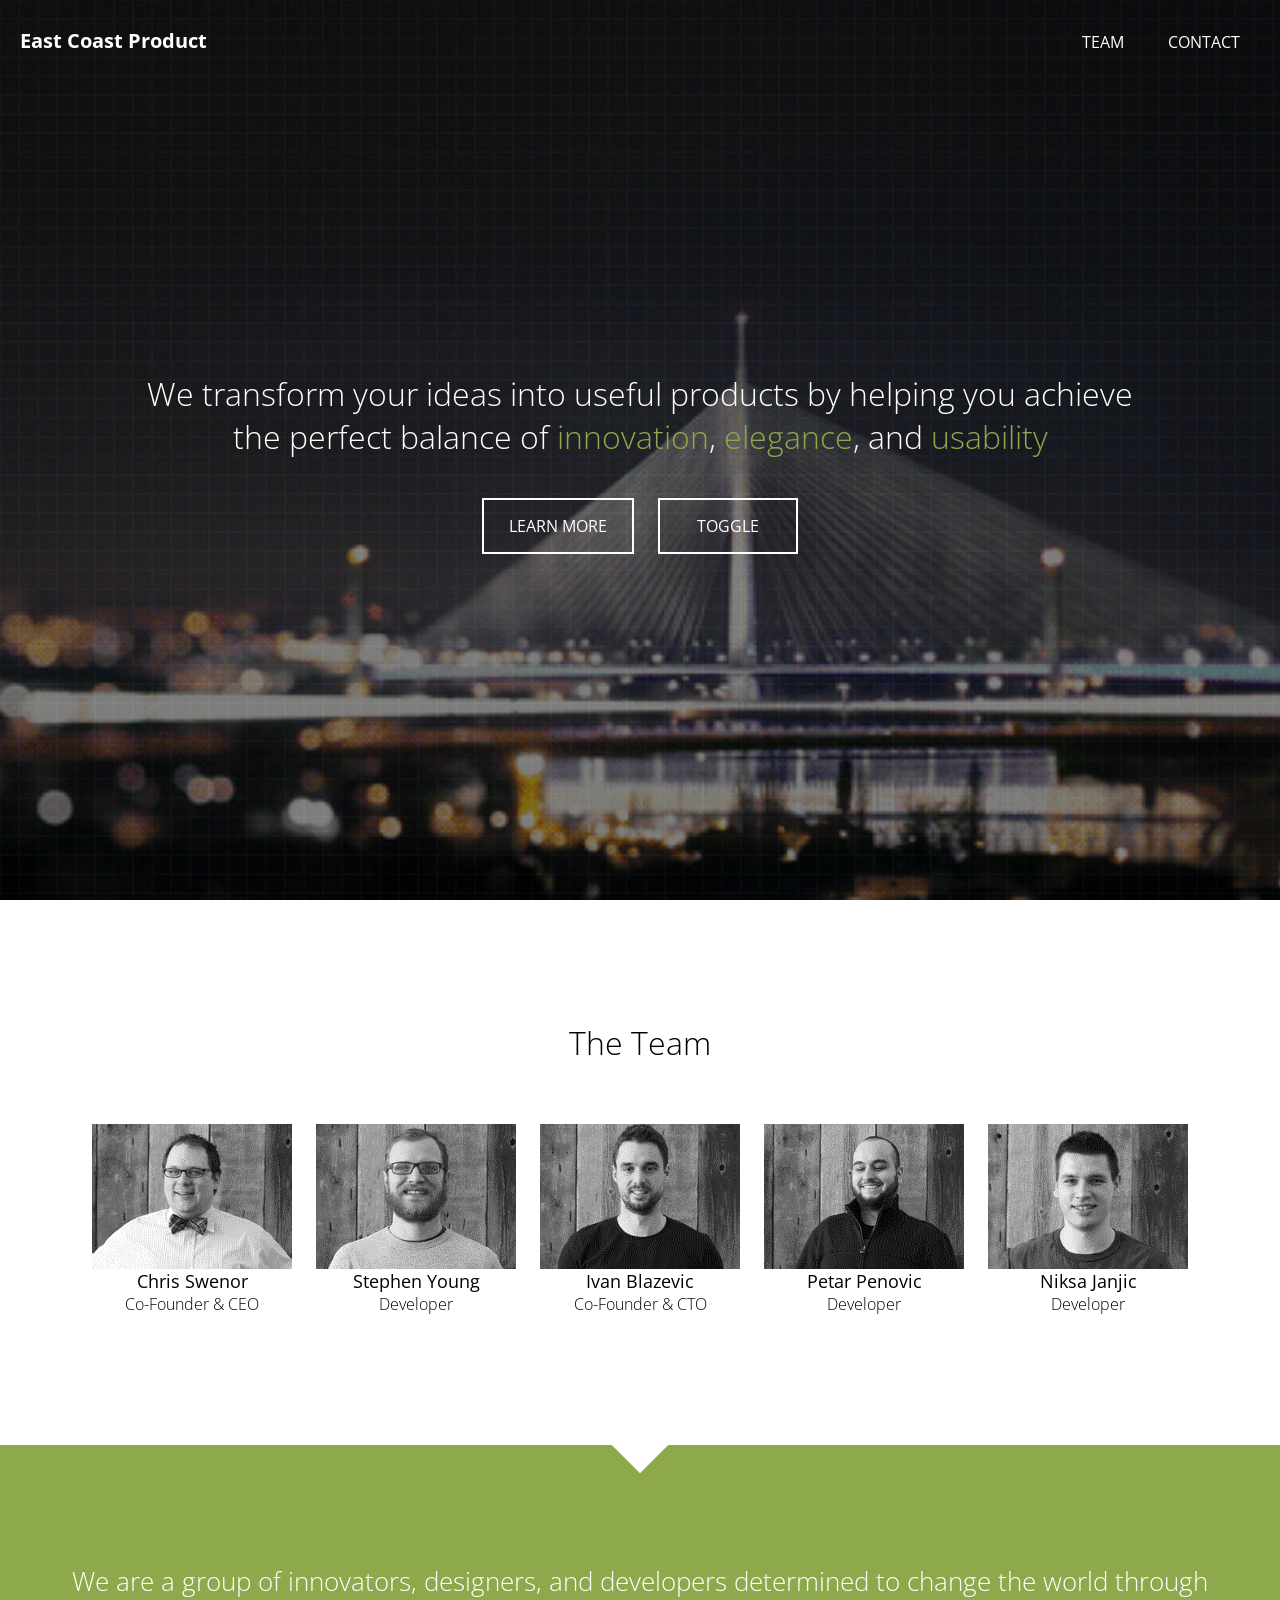
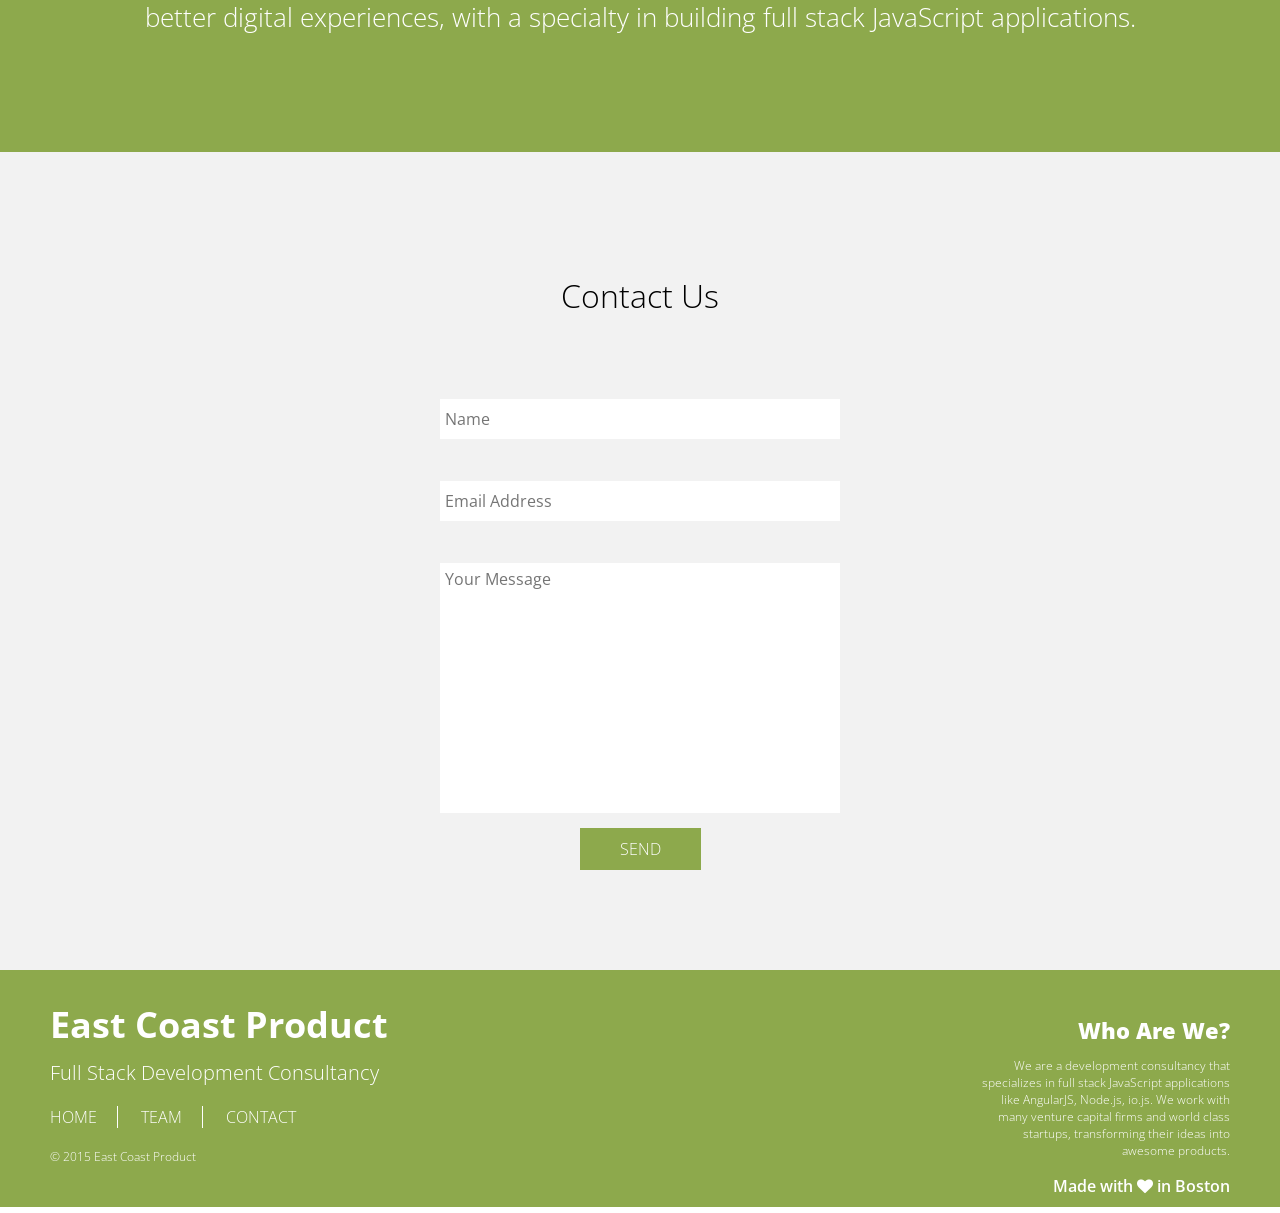
==== commit 4fcf6d1a: "p264" ====
--- a/src/index.html
+++ b/src/index.html
@@ -39,6 +39,7 @@
     <h1 class="wow lightSpeedIn">We transform your ideas into useful products by helping you achieve</br>
       the perfect balance of <span>innovation</span>, <span>elegance</span>, and <span>usability</span></h1>
     <a href="#team"><button class="animated flipInY">learn more</button></a>
+    <button class="toggle-back-fixed">toggle</button>
   </div>
 </header>
 <section class="team-section" id="team">
@@ -186,22 +187,32 @@
     top: 0;
   }
 
+  .attach {
+    background-attachment: fixed;
+  }
+
   footer {
     z-index: 1;
   }
 
   #cinemagraph {
-    width: 100%;
+    /*width: 100%;
     background-attachment: fixed;
     background-image: url('assets/header2.jpg');
     background-size: cover;
     background-repeat: no-repeat;
     background-position: 50%;
-    position: relative;
+    position: relative;*/
+
+    /*position: absolute;*/
+    /*position: relative;*/
+    /*top: 0;
+    z-index: 1;*/
   }
 </style>
 
-<!-- <div class="cinemagraph"></div> -->
+
+<div class="cinemagraph"></div>
 <!-- build:js -->
 <script src="js/jquery.min.js"></script>
 <script src="js/wow.min.js"></script>
@@ -218,6 +229,14 @@
   ga('send', 'pageview');
 
 </script>
+
+<script>
+$(window).load(function(){
+  $('.toggle-back-fixed').click(function(){
+    $('.cinemagraph').toggleClass('attach');
+  });
+});
+</script>
 </body>
 
 </html>
--- a/src/styles/main.css
+++ b/src/styles/main.css
@@ -108,7 +108,7 @@
   background-color: transparent; }
 
 .cinemagraph {
-  background-attachment: fixed;
+  /*background-attachment: fixed;*/
   background-image: url('../assets/header2.jpg');
   background-size: cover;
   background-repeat: no-repeat;
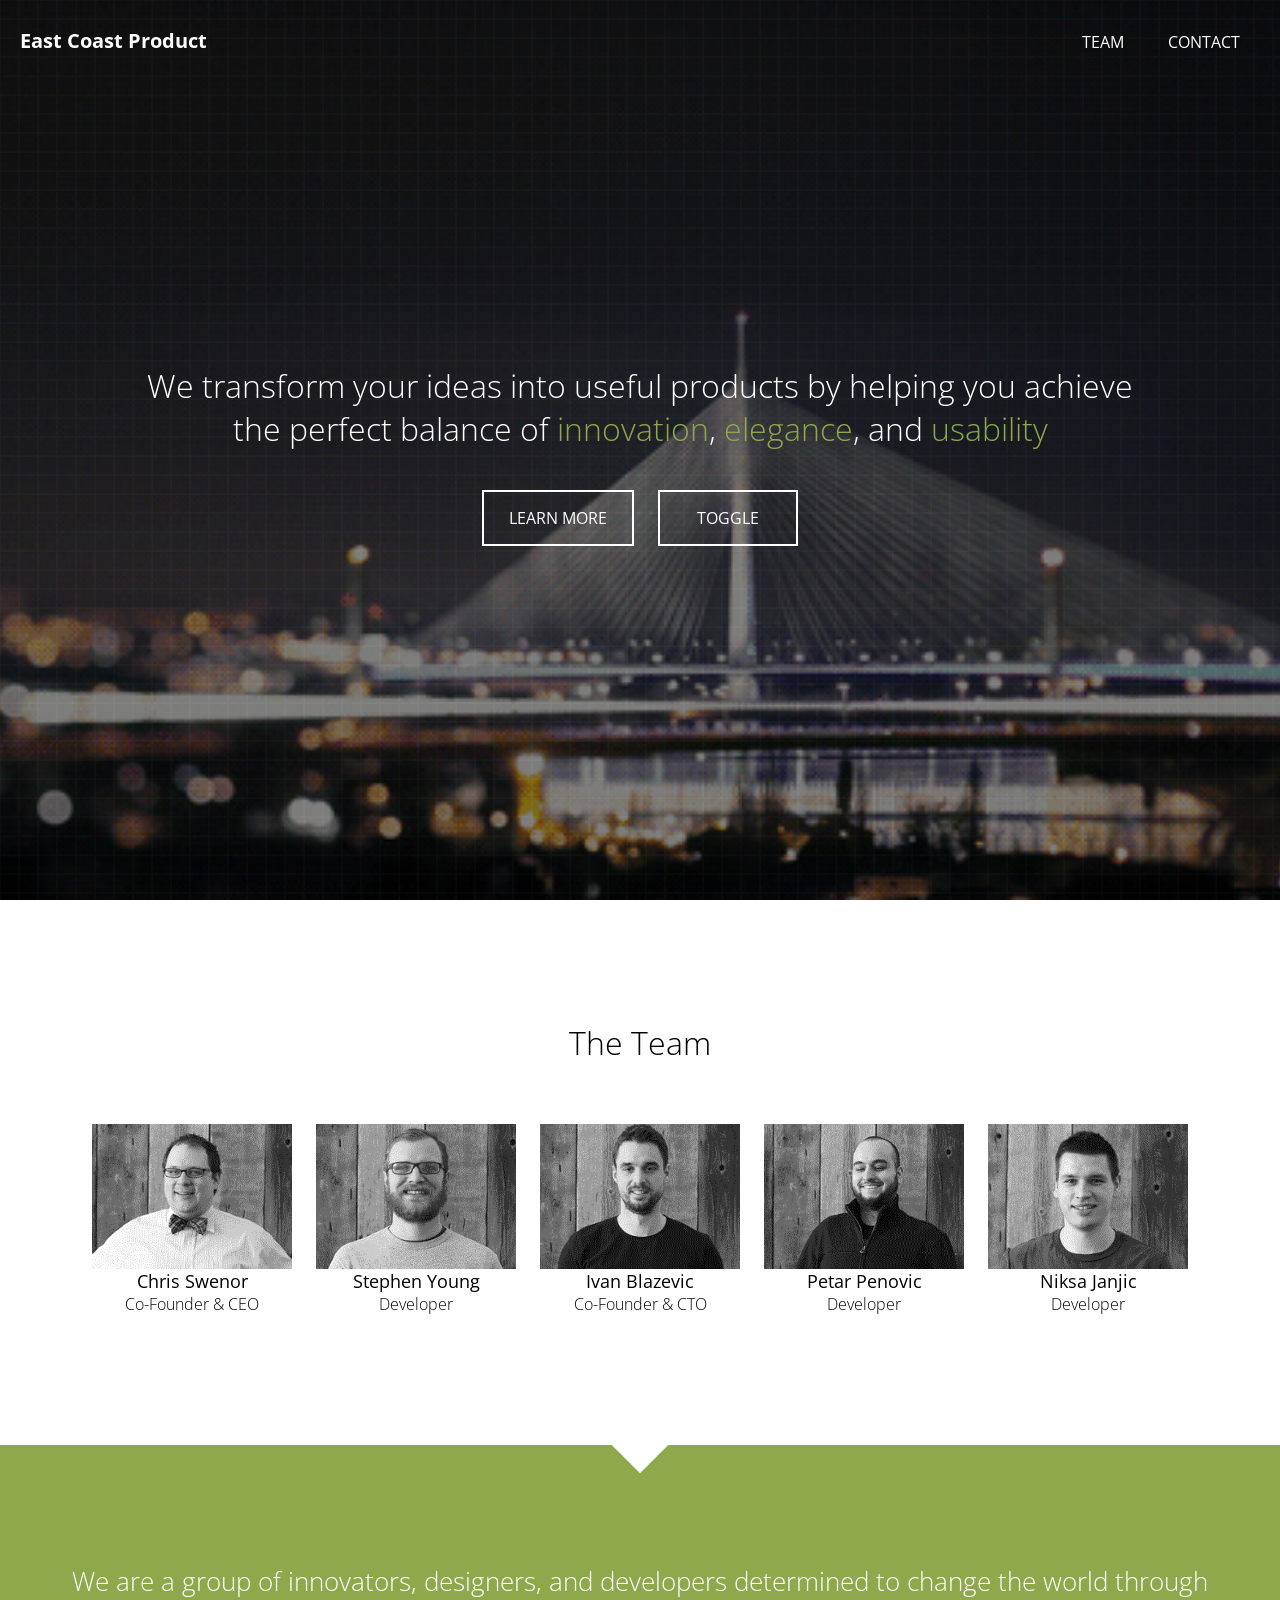
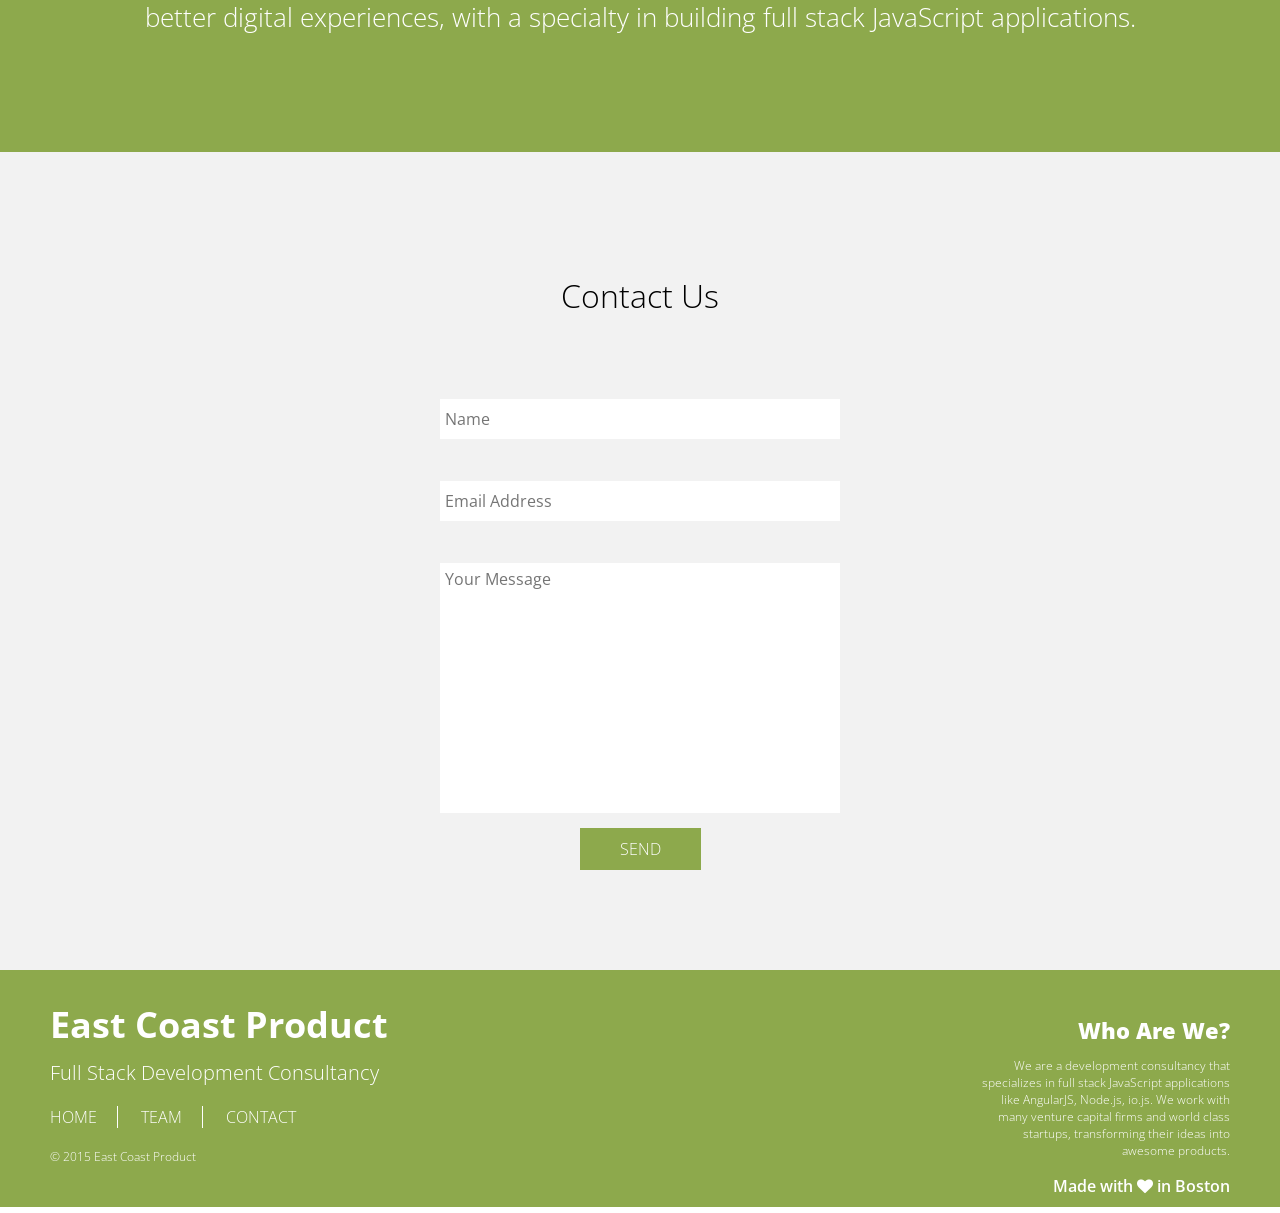
==== commit 5185b423: "a1" ====
--- a/src/index.html
+++ b/src/index.html
@@ -204,10 +204,10 @@
     background-position: 50%;
     position: relative;*/
 
-    /*position: absolute;*/
+    position: absolute;
     /*position: relative;*/
-    /*top: 0;
-    z-index: 1;*/
+    top: 0;
+    z-index: 1;
   }
 </style>
 
